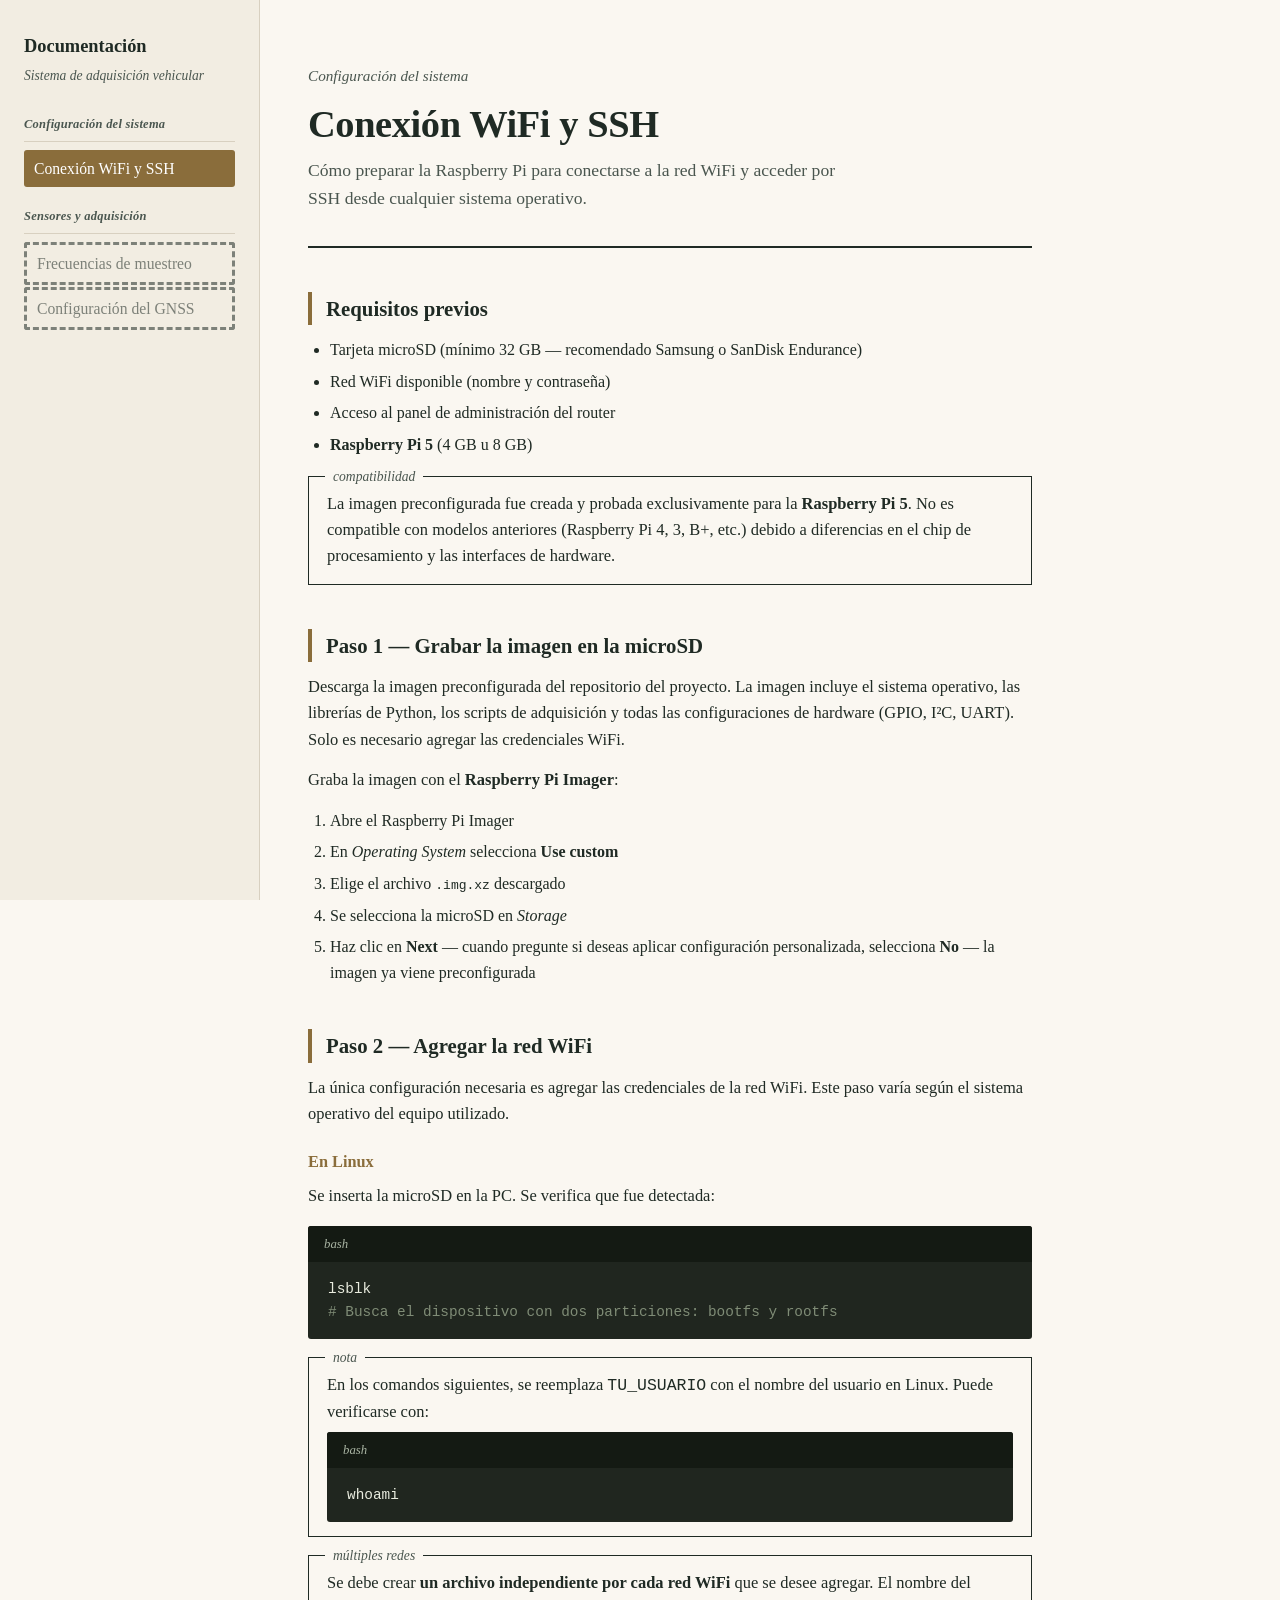
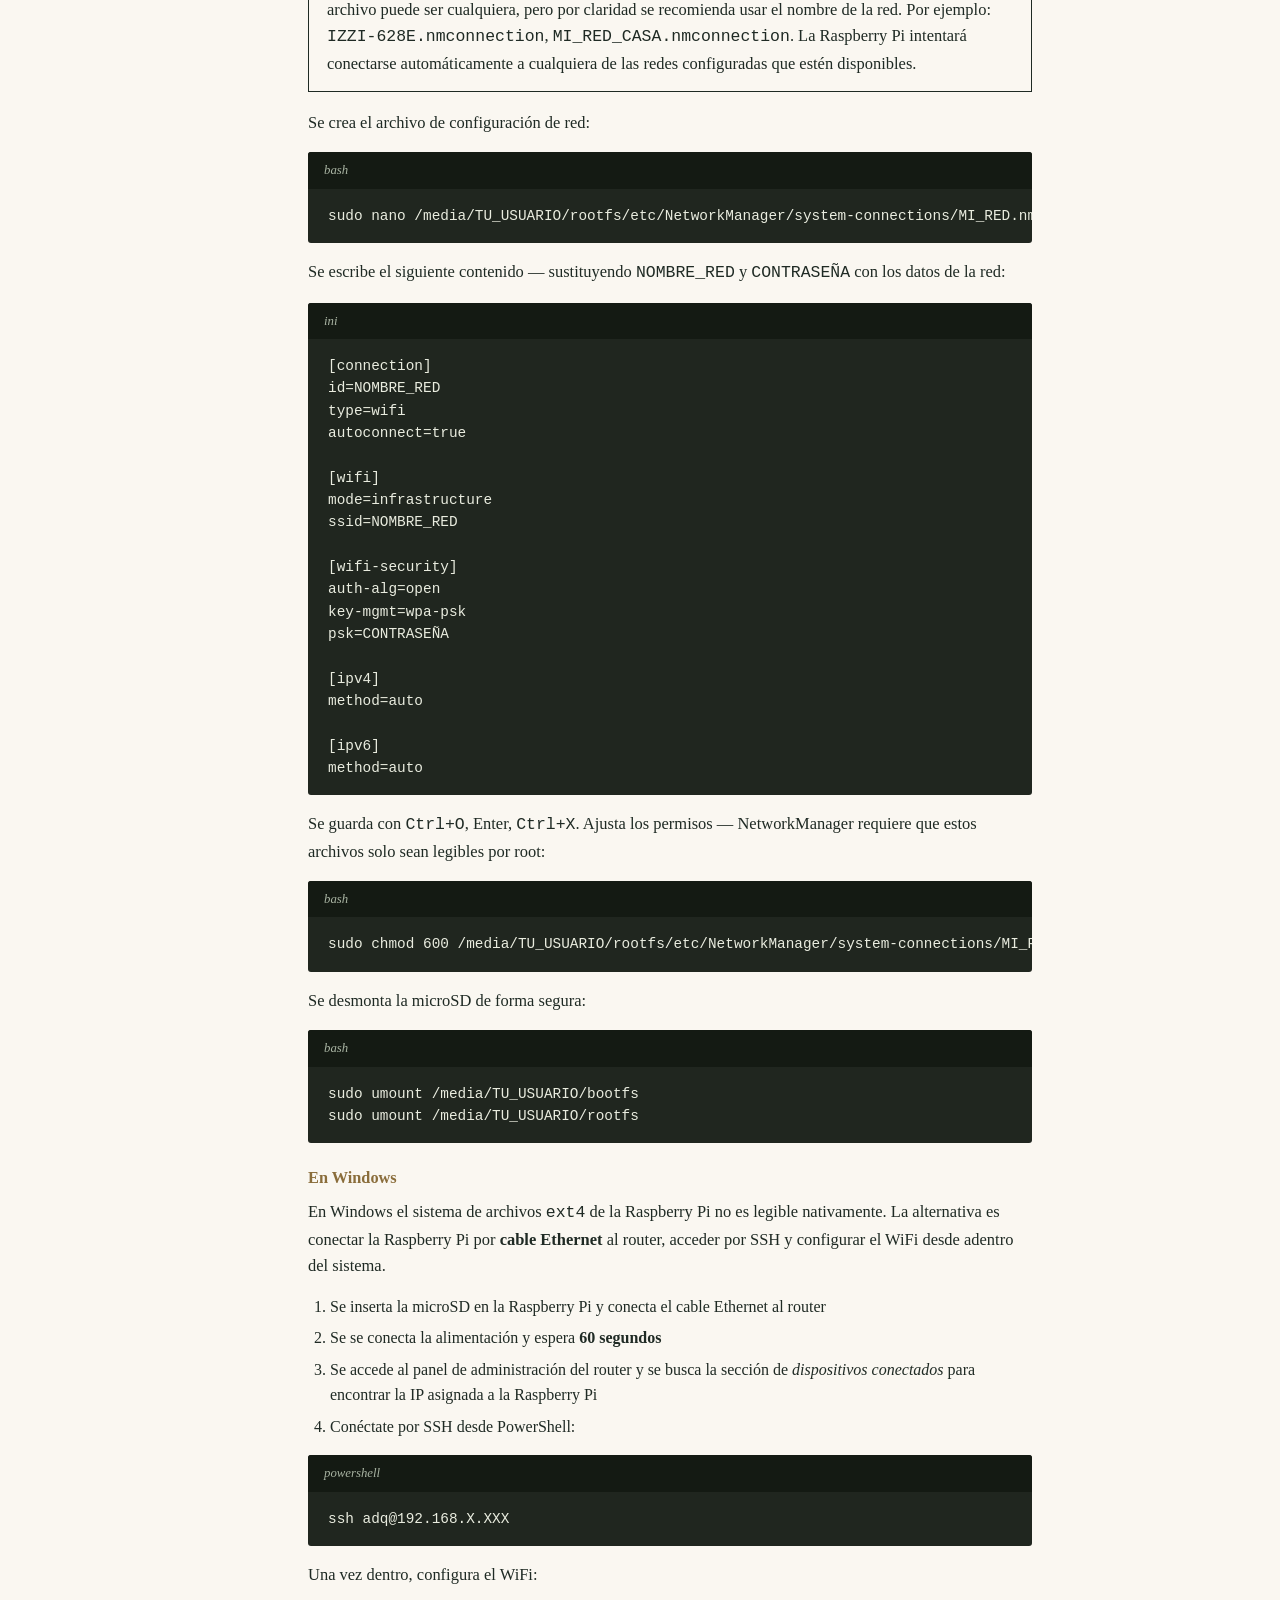
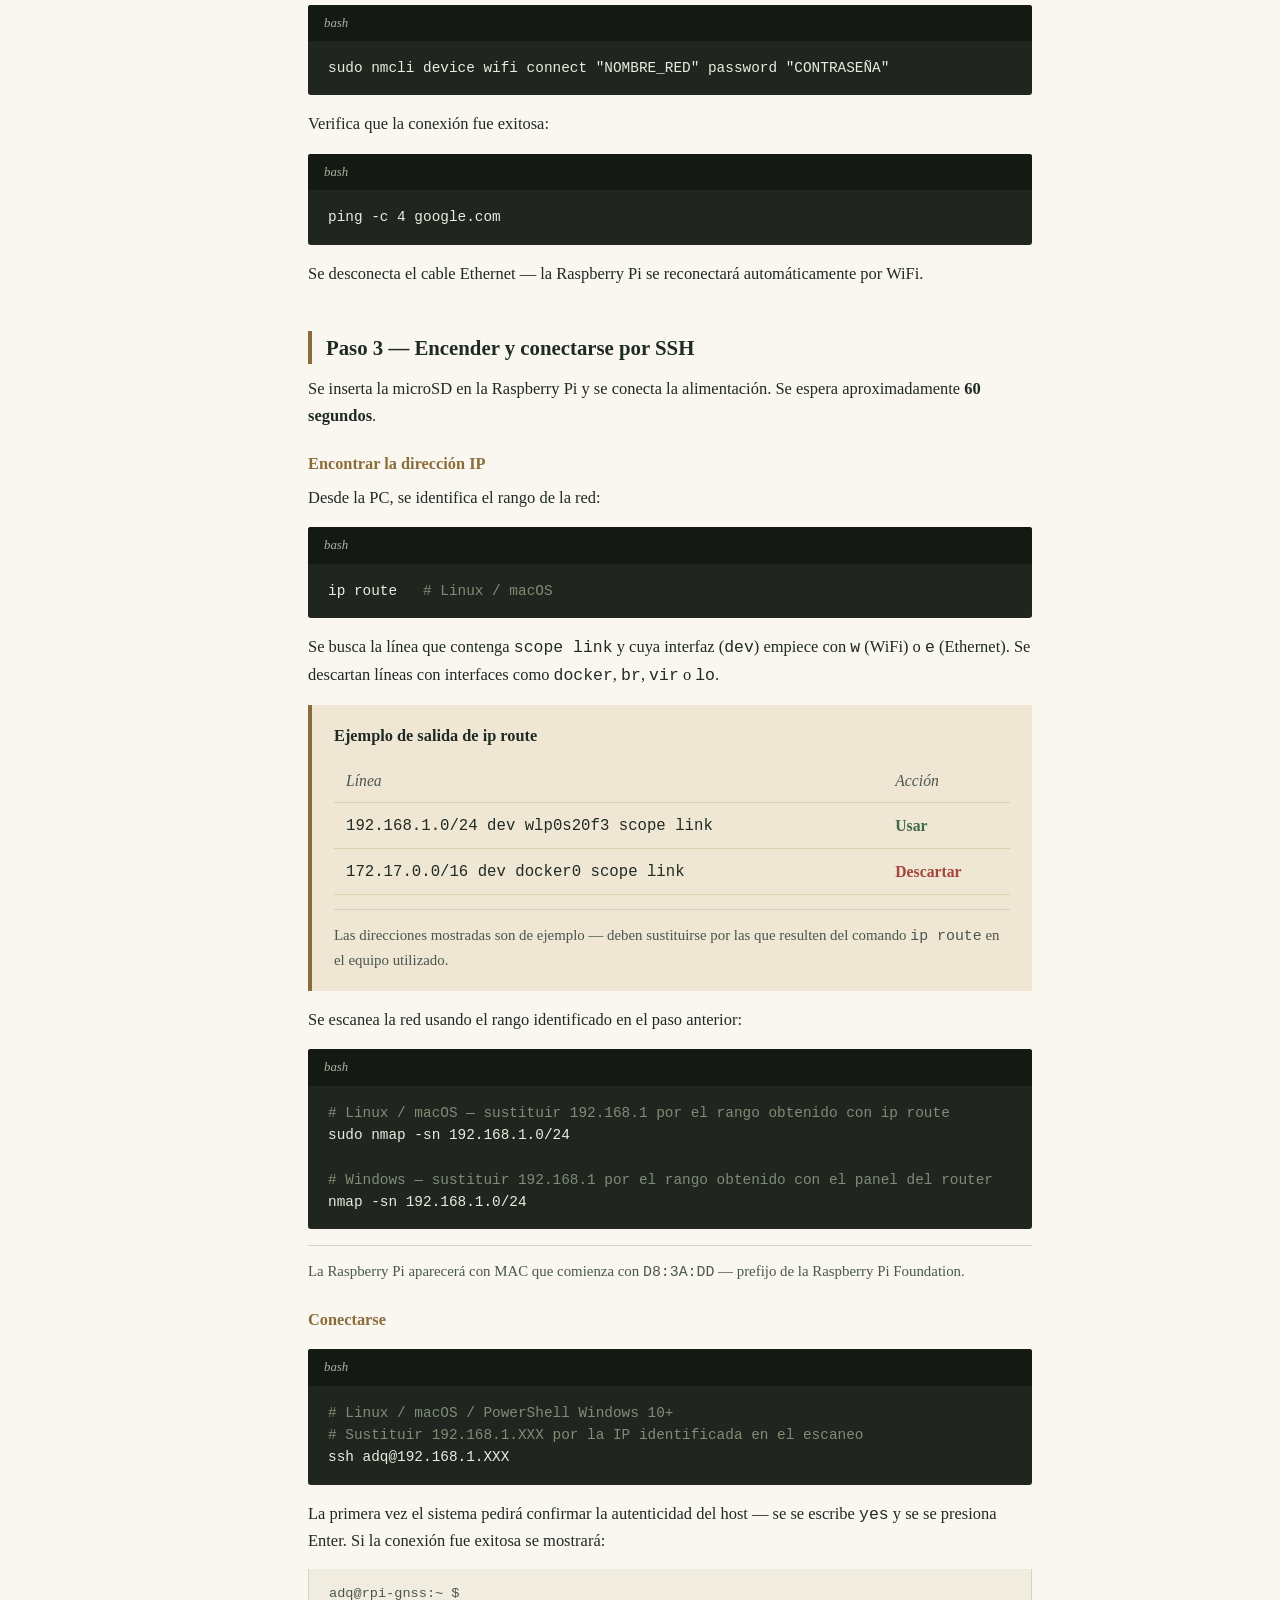
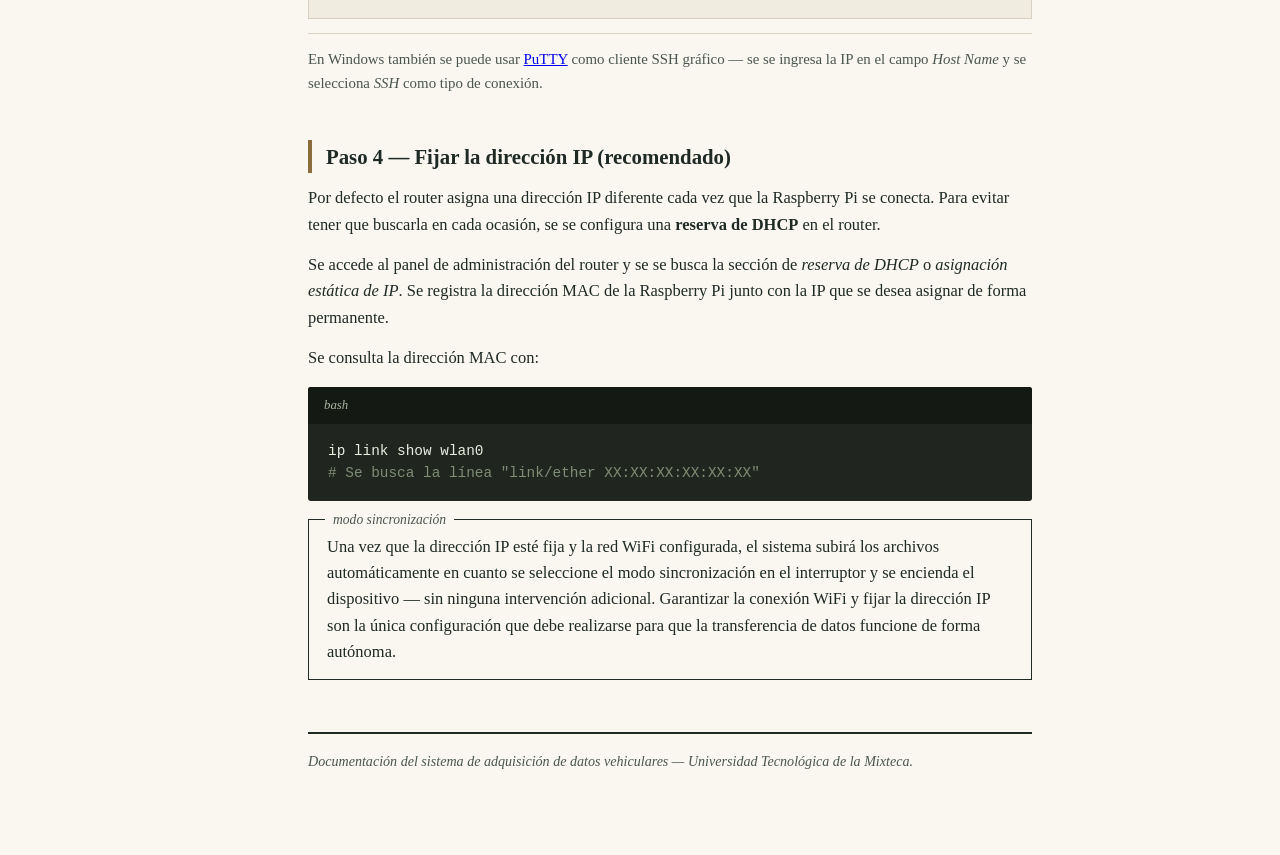
==== temas/conexion_wifi.html @ 30e9092e "Agregando primera versión de documentación html del proyecto" ====
<!DOCTYPE html>
<html lang="es">
<head>
<meta charset="UTF-8">
<meta name="viewport" content="width=device-width, initial-scale=1.0">
<title>Conexión WiFi y SSH · Documentación</title>
<link rel="stylesheet" href="../assets/style.css">
</head>
<body>
<div class="layout">

  <!-- ============ SIDEBAR ============ -->
  <aside class="sidebar">
    <div class="brand"><a href="../index.html" style="color:inherit;text-decoration:none;">Documentación</a></div>
    <div class="brand-sub">Sistema de adquisición vehicular</div>

    <nav>
      <h4>Configuración del sistema</h4>
      <ul>
        <li><a href="conexion_wifi.html" class="active">Conexión WiFi y SSH</a></li>
      </ul>

      <h4>Sensores y adquisición</h4>
      <ul>
        <li><a href="#" class="pending">Frecuencias de muestreo</a></li>
        <li><a href="#" class="pending">Configuración del GNSS</a></li>
      </ul>
    </nav>
  </aside>

  <!-- ============ CONTENIDO ============ -->
  <main class="content">

    <header class="page-header">
      <p class="kicker">Configuración del sistema</p>
      <h1>Conexión WiFi y SSH</h1>
      <p class="lede">Cómo preparar la Raspberry Pi para conectarse a la red WiFi y acceder por SSH desde cualquier sistema operativo.</p>
    </header>

    <section>
      <h2>Requisitos previos</h2>
      <ul>
        <li>Tarjeta microSD (mínimo 32 GB — recomendado Samsung o SanDisk Endurance)</li>
        <li>Red WiFi disponible (nombre y contraseña)</li>
        <li>Acceso al panel de administración del router</li>
        <li><strong>Raspberry Pi 5</strong> (4 GB u 8 GB)</li>
      </ul>
      <div class="callout">
        <span class="tag">compatibilidad</span>
        <p style="margin-bottom:0;">La imagen preconfigurada fue creada y probada exclusivamente para la <strong>Raspberry Pi 5</strong>. No es compatible con modelos anteriores (Raspberry Pi 4, 3, B+, etc.) debido a diferencias en el chip de procesamiento y las interfaces de hardware.</p>
      </div>
    </section>

    <section>
      <h2>Paso 1 — Grabar la imagen en la microSD</h2>
      <p>Descarga la imagen preconfigurada del repositorio del proyecto. La imagen incluye el sistema operativo, las librerías de Python, los scripts de adquisición y todas las configuraciones de hardware (GPIO, I²C, UART). Solo es necesario agregar las credenciales WiFi.</p>
      <p>Graba la imagen con el <strong>Raspberry Pi Imager</strong>:</p>
      <ol>
        <li>Abre el Raspberry Pi Imager</li>
        <li>En <em>Operating System</em> selecciona <strong>Use custom</strong></li>
        <li>Elige el archivo <code>.img.xz</code> descargado</li>
        <li>Se selecciona la microSD en <em>Storage</em></li>
        <li>Haz clic en <strong>Next</strong> — cuando pregunte si deseas aplicar configuración personalizada, selecciona <strong>No</strong> — la imagen ya viene preconfigurada</li>
      </ol>
    </section>

    <section>
      <h2>Paso 2 — Agregar la red WiFi</h2>
      <p>La única configuración necesaria es agregar las credenciales de la red WiFi. Este paso varía según el sistema operativo del equipo utilizado.</p>

      <h3>En Linux</h3>
      <p>Se inserta la microSD en la PC. Se verifica que fue detectada:</p>
      <div class="code-block">
        <div class="code-label">bash</div>
        <pre><code>lsblk
<span class="cm"># Busca el dispositivo con dos particiones: bootfs y rootfs</span></code></pre>
      </div>

      <div class="callout">
        <span class="tag">nota</span>
        <p style="margin-bottom:6px;">En los comandos siguientes, se reemplaza <code>TU_USUARIO</code> con el nombre del usuario en Linux. Puede verificarse con:</p>
        <div class="code-block" style="margin:0;">
          <div class="code-label">bash</div>
          <pre><code>whoami</code></pre>
        </div>
      </div>

      <div class="callout">
        <span class="tag">múltiples redes</span>
        <p style="margin-bottom:0;">Se debe crear <strong>un archivo independiente por cada red WiFi</strong> que se desee agregar. El nombre del archivo puede ser cualquiera, pero por claridad se recomienda usar el nombre de la red. Por ejemplo: <code>IZZI-628E.nmconnection</code>, <code>MI_RED_CASA.nmconnection</code>. La Raspberry Pi intentará conectarse automáticamente a cualquiera de las redes configuradas que estén disponibles.</p>
      </div>

      <p>Se crea el archivo de configuración de red:</p>
      <div class="code-block">
        <div class="code-label">bash</div>
        <pre><code>sudo nano /media/TU_USUARIO/rootfs/etc/NetworkManager/system-connections/MI_RED.nmconnection</code></pre>
      </div>

      <p>Se escribe el siguiente contenido — sustituyendo <code>NOMBRE_RED</code> y <code>CONTRASEÑA</code> con los datos de la red:</p>
      <div class="code-block">
        <div class="code-label">ini</div>
        <pre><code>[connection]
id=NOMBRE_RED
type=wifi
autoconnect=true

[wifi]
mode=infrastructure
ssid=NOMBRE_RED

[wifi-security]
auth-alg=open
key-mgmt=wpa-psk
psk=CONTRASEÑA

[ipv4]
method=auto

[ipv6]
method=auto</code></pre>
      </div>

      <p>Se guarda con <kbd>Ctrl+O</kbd>, Enter, <kbd>Ctrl+X</kbd>. Ajusta los permisos — NetworkManager requiere que estos archivos solo sean legibles por root:</p>
      <div class="code-block">
        <div class="code-label">bash</div>
        <pre><code>sudo chmod 600 /media/TU_USUARIO/rootfs/etc/NetworkManager/system-connections/MI_RED.nmconnection</code></pre>
      </div>

      <p>Se desmonta la microSD de forma segura:</p>
      <div class="code-block">
        <div class="code-label">bash</div>
        <pre><code>sudo umount /media/TU_USUARIO/bootfs
sudo umount /media/TU_USUARIO/rootfs</code></pre>
      </div>

      <h3>En Windows</h3>
      <p>En Windows el sistema de archivos <code>ext4</code> de la Raspberry Pi no es legible nativamente. La alternativa es conectar la Raspberry Pi por <strong>cable Ethernet</strong> al router, acceder por SSH y configurar el WiFi desde adentro del sistema.</p>
      <ol>
        <li>Se inserta la microSD en la Raspberry Pi y conecta el cable Ethernet al router</li>
        <li>Se se conecta la alimentación y espera <strong>60 segundos</strong></li>
        <li>Se accede al panel de administración del router y se busca la sección de <em>dispositivos conectados</em> para encontrar la IP asignada a la Raspberry Pi</li>
        <li>Conéctate por SSH desde PowerShell:</li>
      </ol>
      <div class="code-block">
        <div class="code-label">powershell</div>
        <pre><code>ssh adq@192.168.X.XXX</code></pre>
      </div>
      <p>Una vez dentro, configura el WiFi:</p>
      <div class="code-block">
        <div class="code-label">bash</div>
        <pre><code>sudo nmcli device wifi connect "NOMBRE_RED" password "CONTRASEÑA"</code></pre>
      </div>
      <p>Verifica que la conexión fue exitosa:</p>
      <div class="code-block">
        <div class="code-label">bash</div>
        <pre><code>ping -c 4 google.com</code></pre>
      </div>
      <p>Se desconecta el cable Ethernet — la Raspberry Pi se reconectará automáticamente por WiFi.</p>
    </section>

    <section>
      <h2>Paso 3 — Encender y conectarse por SSH</h2>
      <p>Se inserta la microSD en la Raspberry Pi y se conecta la alimentación. Se espera aproximadamente <strong>60 segundos</strong>.</p>

      <h3>Encontrar la dirección IP</h3>
      <p>Desde la PC, se identifica el rango de la red:</p>
      <div class="code-block">
        <div class="code-label">bash</div>
        <pre><code>ip route   <span class="cm"># Linux / macOS</span></code></pre>
      </div>
      <p>Se busca la línea que contenga <code>scope link</code> y cuya interfaz (<code>dev</code>) empiece con <code>w</code> (WiFi) o <code>e</code> (Ethernet). Se descartan líneas con interfaces como <code>docker</code>, <code>br</code>, <code>vir</code> o <code>lo</code>.</p>

      <div class="example">
        <h3>Ejemplo de salida de ip route</h3>
        <table>
          <tr><th>Línea</th><th>Acción</th></tr>
          <tr>
            <td><code>192.168.1.0/24 dev wlp0s20f3 scope link</code></td>
            <td style="color:var(--pos);font-weight:600;">Usar</td>
          </tr>
          <tr>
            <td><code>172.17.0.0/16 dev docker0 scope link</code></td>
            <td style="color:var(--neg);font-weight:600;">Descartar</td>
          </tr>
        </table>
        <p style="margin-bottom:0;" class="note">Las direcciones mostradas son de ejemplo — deben sustituirse por las que resulten del comando <code>ip route</code> en el equipo utilizado.</p>
      </div>

      <p>Se escanea la red usando el rango identificado en el paso anterior:</p>
      <div class="code-block">
        <div class="code-label">bash</div>
        <pre><code><span class="cm"># Linux / macOS — sustituir 192.168.1 por el rango obtenido con ip route</span>
sudo nmap -sn 192.168.1.0/24

<span class="cm"># Windows — sustituir 192.168.1 por el rango obtenido con el panel del router</span>
nmap -sn 192.168.1.0/24</code></pre>
      </div>
      <p class="note">La Raspberry Pi aparecerá con MAC que comienza con <code>D8:3A:DD</code> — prefijo de la Raspberry Pi Foundation.</p>

      <h3>Conectarse</h3>
      <div class="code-block">
        <div class="code-label">bash</div>
        <pre><code><span class="cm"># Linux / macOS / PowerShell Windows 10+</span>
<span class="cm"># Sustituir 192.168.1.XXX por la IP identificada en el escaneo</span>
ssh adq@192.168.1.XXX</code></pre>
      </div>
      <p>La primera vez el sistema pedirá confirmar la autenticidad del host — se se escribe <code>yes</code> y se se presiona Enter. Si la conexión fue exitosa se mostrará:</p>
      <div class="code-out">adq@rpi-gnss:~ $</div>
      <p class="note">En Windows también se puede usar <a href="https://www.putty.org" target="_blank">PuTTY</a> como cliente SSH gráfico — se se ingresa la IP en el campo <em>Host Name</em> y se selecciona <em>SSH</em> como tipo de conexión.</p>
    </section>

    <section>
      <h2>Paso 4 — Fijar la dirección IP (recomendado)</h2>
      <p>Por defecto el router asigna una dirección IP diferente cada vez que la Raspberry Pi se conecta. Para evitar tener que buscarla en cada ocasión, se se configura una <strong>reserva de DHCP</strong> en el router.</p>
      <p>Se accede al panel de administración del router y se se busca la sección de <em>reserva de DHCP</em> o <em>asignación estática de IP</em>. Se registra la dirección MAC de la Raspberry Pi junto con la IP que se desea asignar de forma permanente.</p>
      <p>Se consulta la dirección MAC con:</p>
      <div class="code-block">
        <div class="code-label">bash</div>
        <pre><code>ip link show wlan0
<span class="cm"># Se busca la línea "link/ether XX:XX:XX:XX:XX:XX"</span></code></pre>
      </div>
      <div class="callout">
        <span class="tag">modo sincronización</span>
        <p style="margin-bottom:0;">Una vez que la dirección IP esté fija y la red WiFi configurada, el sistema subirá los archivos automáticamente en cuanto se seleccione el modo sincronización en el interruptor y se encienda el dispositivo — sin ninguna intervención adicional. Garantizar la conexión WiFi y fijar la dirección IP son la única configuración que debe realizarse para que la transferencia de datos funcione de forma autónoma.</p>
      </div>
    </section>

    <footer class="page-footer">
      Documentación del sistema de adquisición de datos vehiculares — Universidad Tecnológica de la Mixteca.
    </footer>

  </main>

</div>
</body>
</html>
---- assets/style.css ----
:root{
  --paper:#faf7f1;
  --ink:#1f2a24;
  --ink-soft:#4a564f;
  --rule:#d8d0c0;
  --accent:#8a6d3b;
  --accent-soft:#efe6d4;
  --formula-bg:#f1ece0;
  --pos:#3f6b4a;
  --neg:#a4443a;
  --sidebar-w:260px;
}
*{box-sizing:border-box;}
html,body{margin:0;padding:0;}
body{
  background:var(--paper);
  color:var(--ink);
  font-family:"Iowan Old Style","Palatino Linotype",Palatino,Georgia,serif;
  line-height:1.6;
}

/* ---------- Layout general: sidebar + contenido ---------- */
.layout{
  display:flex;
  min-height:100vh;
}

.sidebar{
  width:var(--sidebar-w);
  flex-shrink:0;
  background:#f2ede2;
  border-right:1px solid var(--rule);
  padding:32px 24px;
  position:sticky;
  top:0;
  height:100vh;
  overflow-y:auto;
}
.sidebar .brand{
  font-size:1.15rem;
  font-weight:600;
  margin-bottom:4px;
}
.sidebar .brand-sub{
  font-size:0.85rem;
  font-style:italic;
  color:var(--ink-soft);
  margin-bottom:28px;
}
.sidebar nav h4{
  font-size:0.78rem;
  text-transform:none;
  letter-spacing:0.02em;
  color:var(--ink-soft);
  font-style:italic;
  margin:20px 0 8px 0;
  border-bottom:1px solid var(--rule);
  padding-bottom:6px;
}
.sidebar nav ul{
  list-style:none;
  margin:0 0 4px 0;
  padding:0;
}
.sidebar nav li{margin-bottom:2px;}
.sidebar nav a{
  display:block;
  padding:6px 10px;
  border-radius:3px;
  color:var(--ink);
  text-decoration:none;
  font-size:0.98rem;
}
.sidebar nav a:hover{
  background:var(--accent-soft);
}
.sidebar nav a.active{
  background:var(--accent);
  color:#fff;
}

.content{
  flex:1;
  padding:64px 48px 96px;
  max-width:820px;
}

@media (max-width:800px){
  .layout{flex-direction:column;}
  .sidebar{
    width:100%;
    height:auto;
    position:relative;
    border-right:none;
    border-bottom:1px solid var(--rule);
  }
  .content{padding:36px 24px 64px;}
}

/* ---------- Estilos de contenido (compartidos entre temas) ---------- */
header.page-header{
  border-bottom:2px solid var(--ink);
  padding-bottom:20px;
  margin-bottom:40px;
}
header.page-header .kicker{
  font-style:italic;
  color:var(--ink-soft);
  font-size:0.95rem;
  margin:0 0 6px 0;
}
h1{font-size:2.4rem;margin:0;letter-spacing:-0.01em;}
h2{
  font-size:1.3rem;
  margin:44px 0 12px 0;
  border-left:4px solid var(--accent);
  padding-left:14px;
}
h3{font-size:1.02rem;margin:22px 0 8px 0;color:var(--accent);}
p{margin:0 0 14px 0;font-size:1.03rem;}
.lede{font-size:1.1rem;color:var(--ink-soft);max-width:60ch;}

.formula{
  background:var(--formula-bg);
  border:1px solid var(--rule);
  border-radius:2px;
  padding:20px 24px;
  margin:16px 0;
  font-family:"Cambria Math","Georgia",serif;
  font-size:1.2rem;
  text-align:center;
  overflow-x:auto;
}
.formula .label{
  display:block;
  font-family:"Iowan Old Style",Georgia,serif;
  font-style:italic;
  font-size:0.82rem;
  color:var(--ink-soft);
  text-align:left;
  margin-bottom:8px;
}
sup{font-size:0.7em;}
.frac{display:inline-block;vertical-align:middle;text-align:center;}
.frac > span{display:block;padding:0 6px;}
.frac .num{border-bottom:1.5px solid var(--ink);padding-bottom:3px;}
.frac .den{padding-top:3px;}

table{width:100%;border-collapse:collapse;margin:16px 0 8px 0;font-size:0.98rem;}
th,td{text-align:left;padding:9px 12px;border-bottom:1px solid var(--rule);}
th{font-style:italic;color:var(--ink-soft);font-weight:normal;border-bottom:2px solid var(--ink);}
.sign-pos{color:var(--pos);font-weight:600;}
.sign-neg{color:var(--neg);font-weight:600;}

.example{
  background:var(--accent-soft);
  border-left:4px solid var(--accent);
  padding:18px 22px;
  margin:16px 0;
}
.example h3{margin-top:0;color:var(--ink);}
.example table{margin-top:10px;}
.example th,.example td{border-bottom:1px solid #ddd0af;}

ul, ol{margin:0 0 14px 0;padding-left:22px;}
li{margin-bottom:6px;}

.note{
  font-size:0.93rem;
  color:var(--ink-soft);
  border-top:1px solid var(--rule);
  padding-top:14px;
  margin-top:14px;
}

.callout{
  border:1px solid var(--ink);
  padding:14px 18px;
  margin:18px 0;
  position:relative;
}
.callout .tag{
  position:absolute;
  top:-11px;
  left:16px;
  background:var(--paper);
  padding:0 8px;
  font-style:italic;
  font-size:0.85rem;
  color:var(--ink-soft);
}

.page-footer{
  margin-top:52px;
  padding-top:16px;
  border-top:2px solid var(--ink);
  font-size:0.88rem;
  color:var(--ink-soft);
  font-style:italic;
}

.topic-grid{
  display:grid;
  grid-template-columns:1fr 1fr;
  gap:16px;
  margin-top:24px;
}
.topic-card{
  display:block;
  border:1px solid var(--rule);
  padding:18px 20px;
  text-decoration:none;
  color:var(--ink);
  background:#fff;
}
.topic-card:hover{border-color:var(--accent);}
.topic-card .topic-title{font-size:1.05rem;font-weight:600;margin-bottom:4px;}
.topic-card .topic-desc{font-size:0.9rem;color:var(--ink-soft);font-style:italic;}
.pending{
  opacity:0.55;
  border-style:dashed;
}

/* ---------- Bloques de código ---------- */
.code-block{
  background:#20261f;
  border-radius:3px;
  margin:16px 0;
  overflow:hidden;
  font-family:"SF Mono","Fira Code",Consolas,Menlo,monospace;
  font-size:0.9rem;
}
.code-block .code-label{
  background:#141a13;
  color:#a8b3a2;
  font-family:"Iowan Old Style",Georgia,serif;
  font-style:italic;
  font-size:0.8rem;
  padding:8px 16px;
}
.code-block pre{
  margin:0;
  padding:16px 20px;
  overflow-x:auto;
  color:#e9ecdf;
  line-height:1.55;
}
.code-block code{background:none;padding:0;}
.code-block .cm{color:#7f8c76;}
.code-block .kw{color:#e0a458;}
.code-block .fn{color:#9fc6e0;}
.code-block .st{color:#c3d69b;}
.code-block .nb{color:#d9a5a0;}

.code-out{
  background:#f1ece0;
  border:1px solid var(--rule);
  border-top:none;
  font-family:"SF Mono","Fira Code",Consolas,Menlo,monospace;
  font-size:0.85rem;
  padding:14px 20px;
  white-space:pre;
  overflow-x:auto;
  color:var(--ink-soft);
}
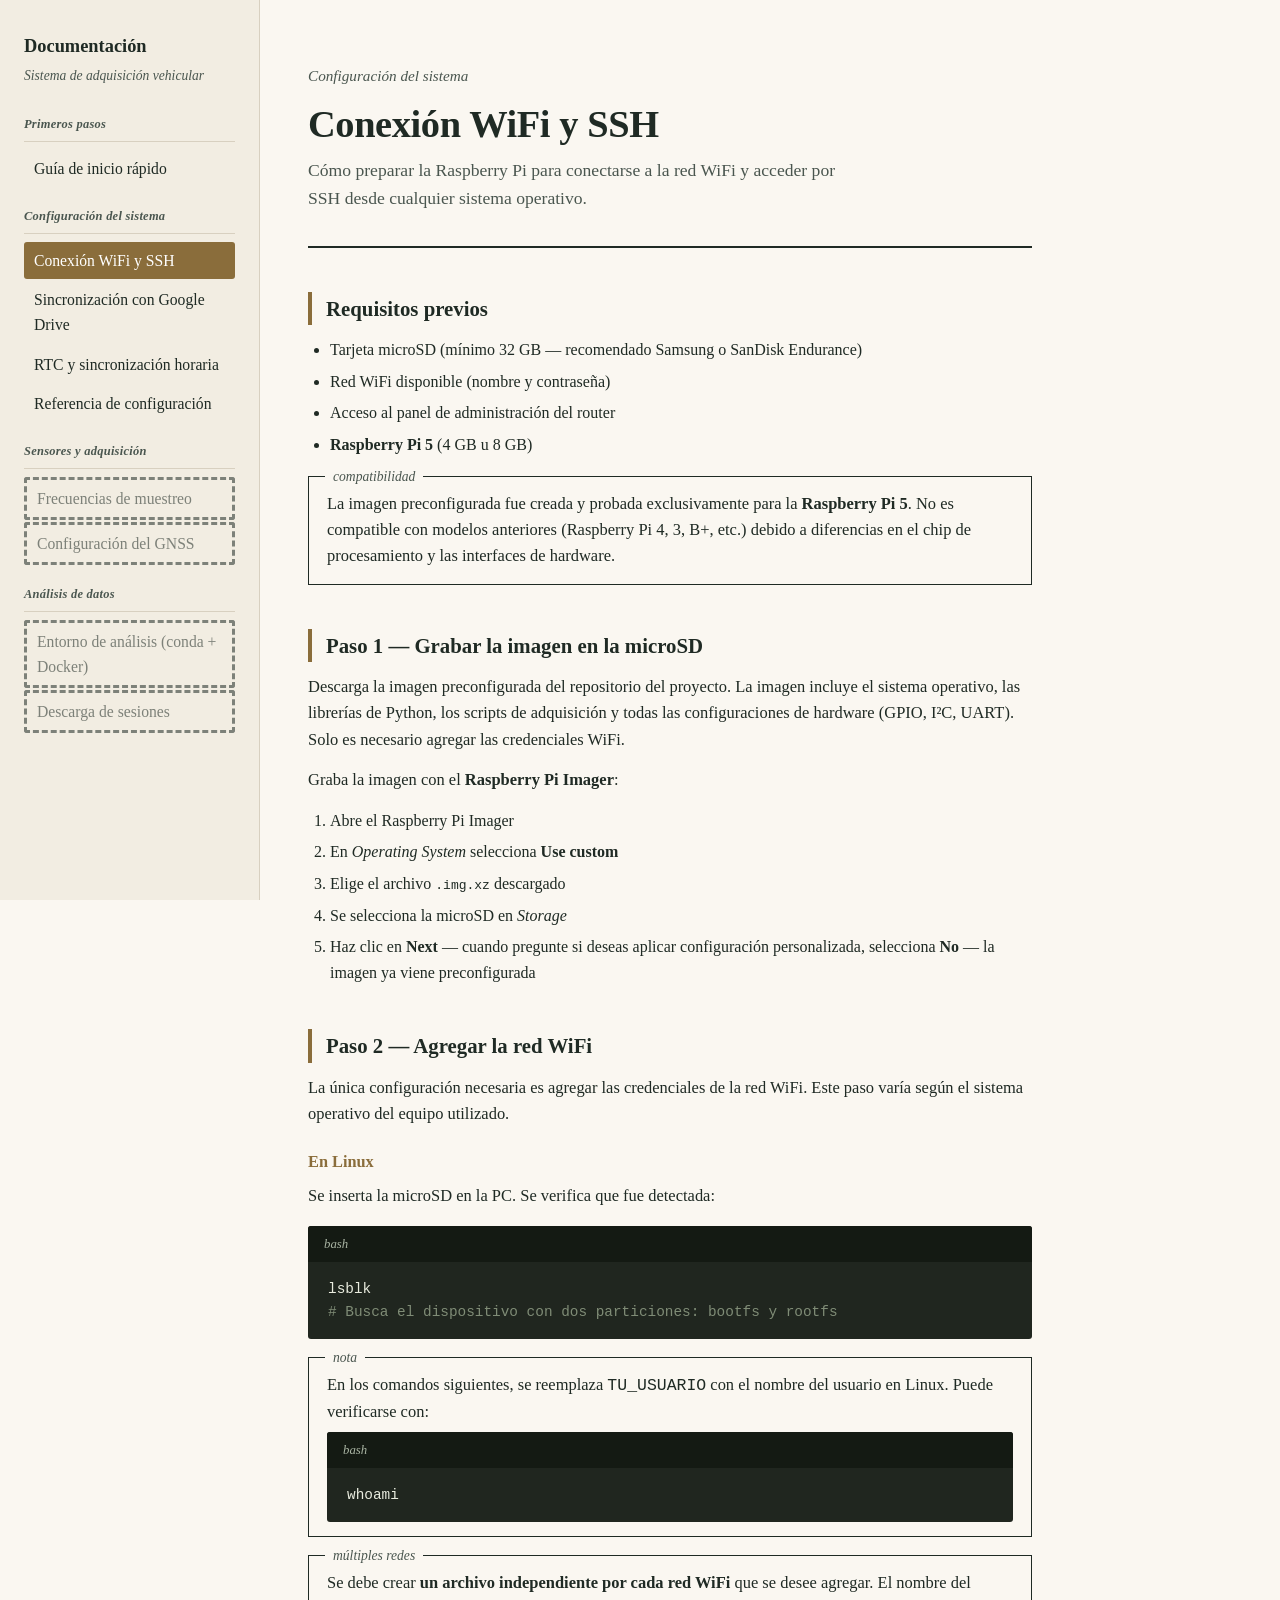
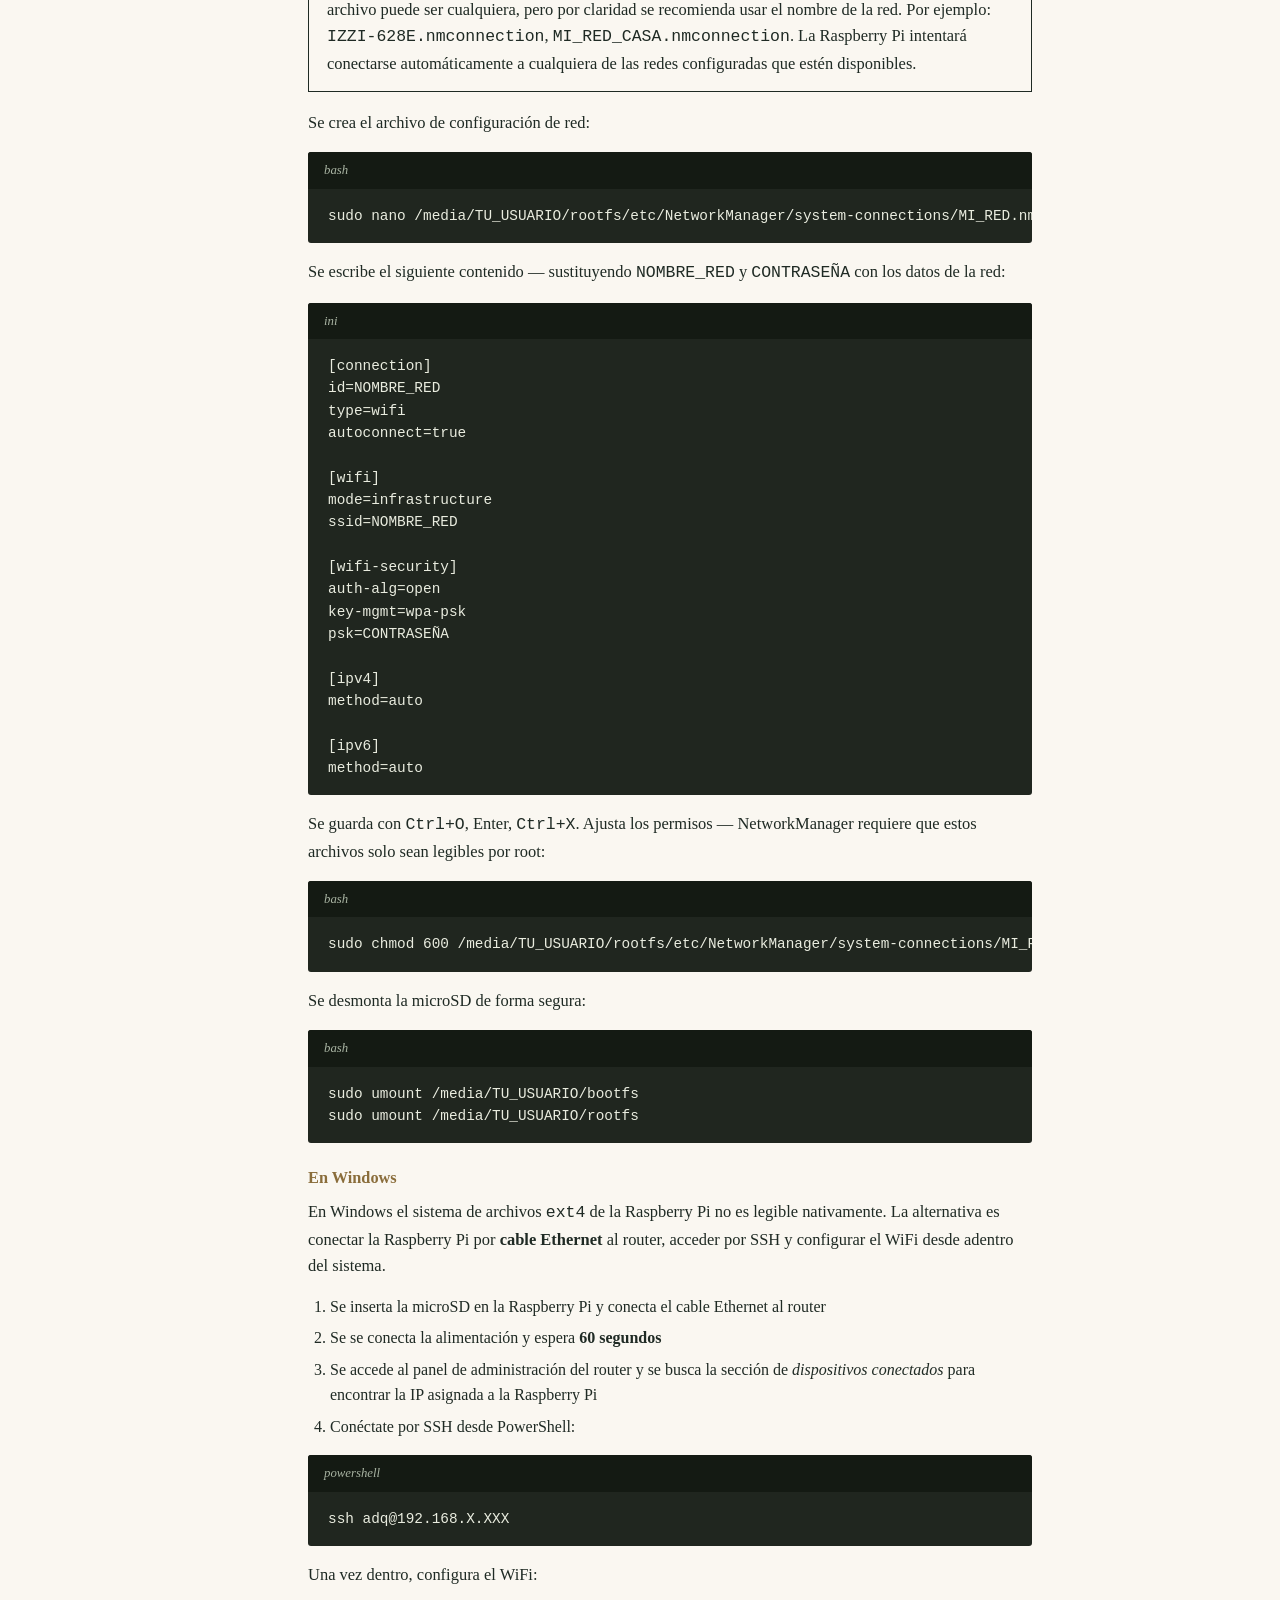
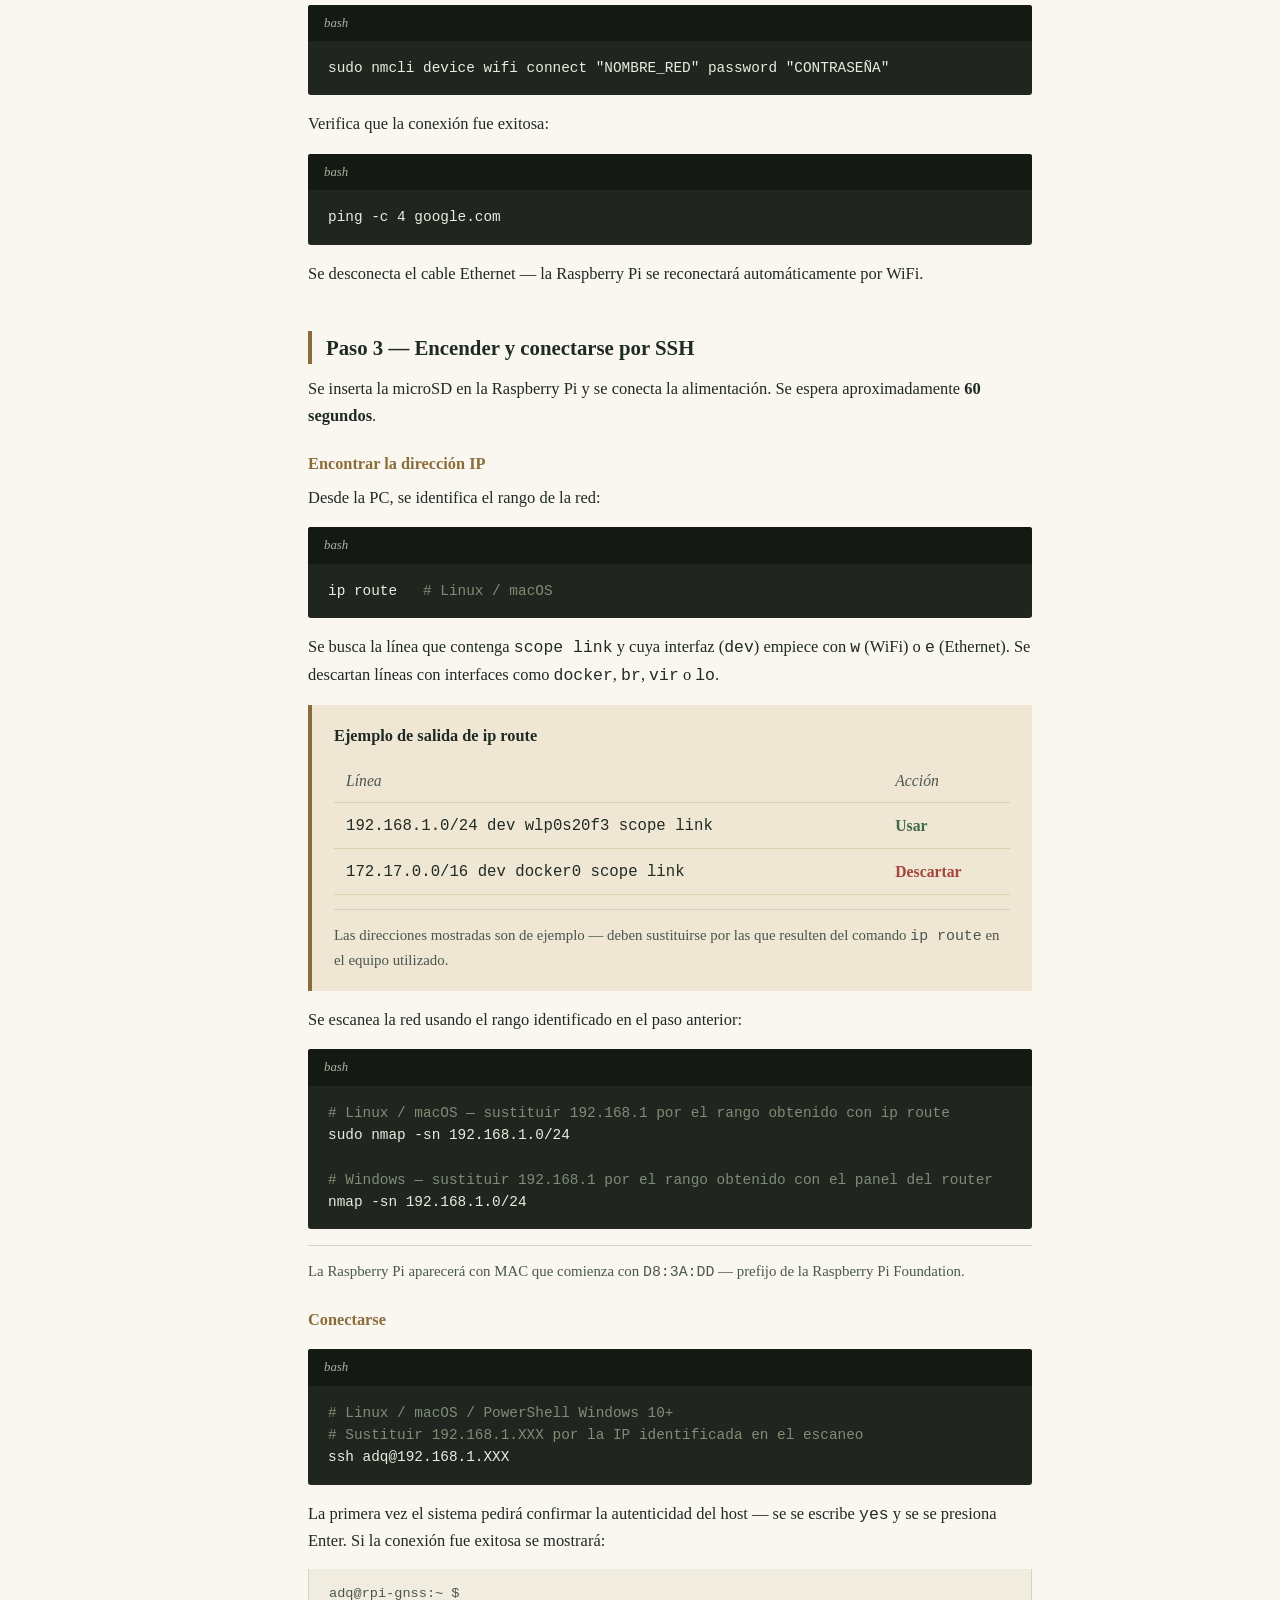
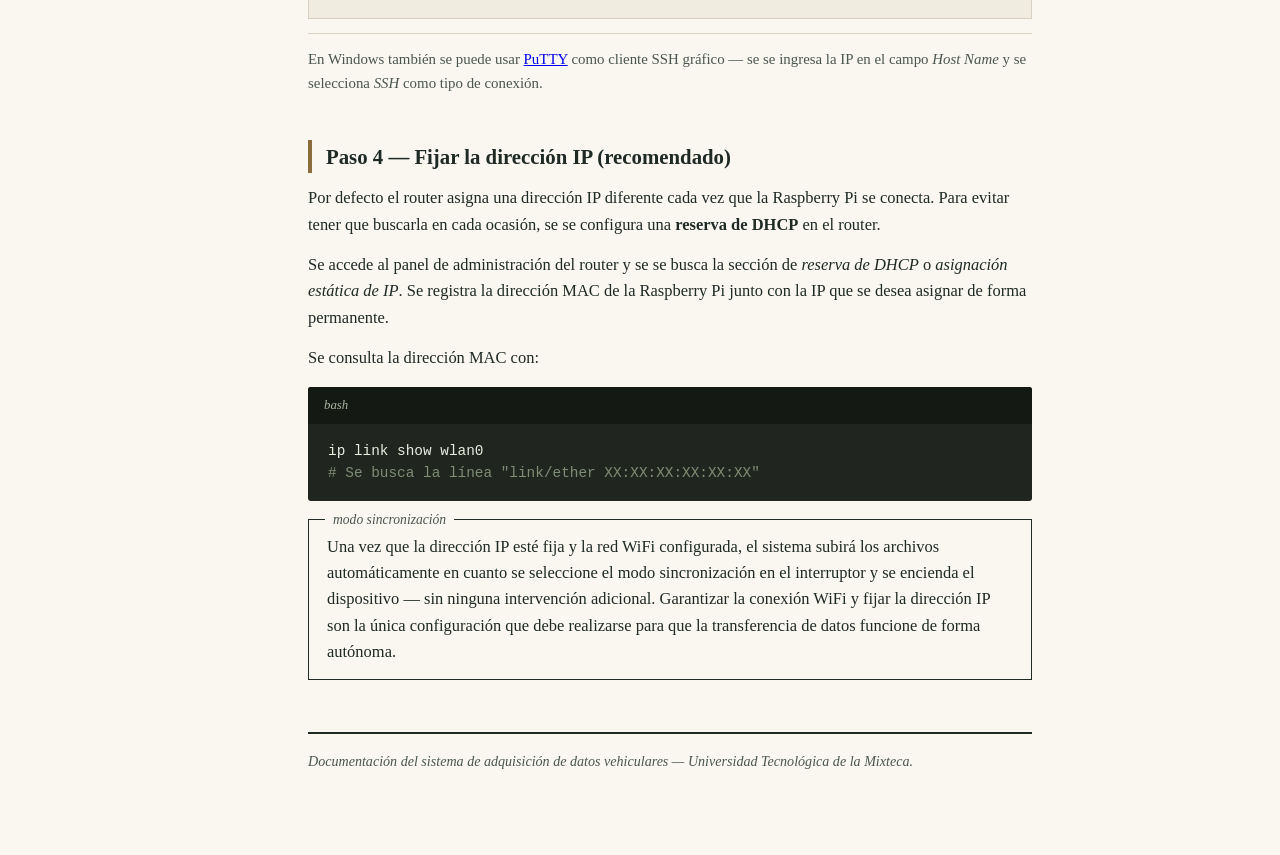
==== commit 725b2ade: "Agrega RTC, sección análisis y unifica sidebars - Nueva página: temas/rtc_sincronizacion.html   Docu" ====
--- a/temas/conexion_wifi.html
+++ b/temas/conexion_wifi.html
@@ -15,15 +15,29 @@
     <div class="brand-sub">Sistema de adquisición vehicular</div>
 
     <nav>
+      <h4>Primeros pasos</h4>
+      <ul>
+        <li><a href="inicio_rapido.html">Guía de inicio rápido</a></li>
+      </ul>
+
       <h4>Configuración del sistema</h4>
       <ul>
         <li><a href="conexion_wifi.html" class="active">Conexión WiFi y SSH</a></li>
+        <li><a href="sincronizacion_drive.html">Sincronización con Google Drive</a></li>
+        <li><a href="rtc_sincronizacion.html">RTC y sincronización horaria</a></li>
+        <li><a href="referencia_configuracion.html">Referencia de configuración</a></li>
       </ul>
 
       <h4>Sensores y adquisición</h4>
       <ul>
         <li><a href="#" class="pending">Frecuencias de muestreo</a></li>
         <li><a href="#" class="pending">Configuración del GNSS</a></li>
+      </ul>
+
+      <h4>Análisis de datos</h4>
+      <ul>
+        <li><a href="#" class="pending">Entorno de análisis (conda + Docker)</a></li>
+        <li><a href="#" class="pending">Descarga de sesiones</a></li>
       </ul>
     </nav>
   </aside>
--- a/assets/style.css
+++ b/assets/style.css
@@ -190,6 +190,19 @@
   color:var(--ink-soft);
 }
 
+.callout-warn{
+  border-color:var(--neg);
+}
+.callout-warn .tag{
+  color:var(--neg);
+}
+.callout-ok{
+  border-color:var(--pos);
+}
+.callout-ok .tag{
+  color:var(--pos);
+}
+
 .page-footer{
   margin-top:52px;
   padding-top:16px;
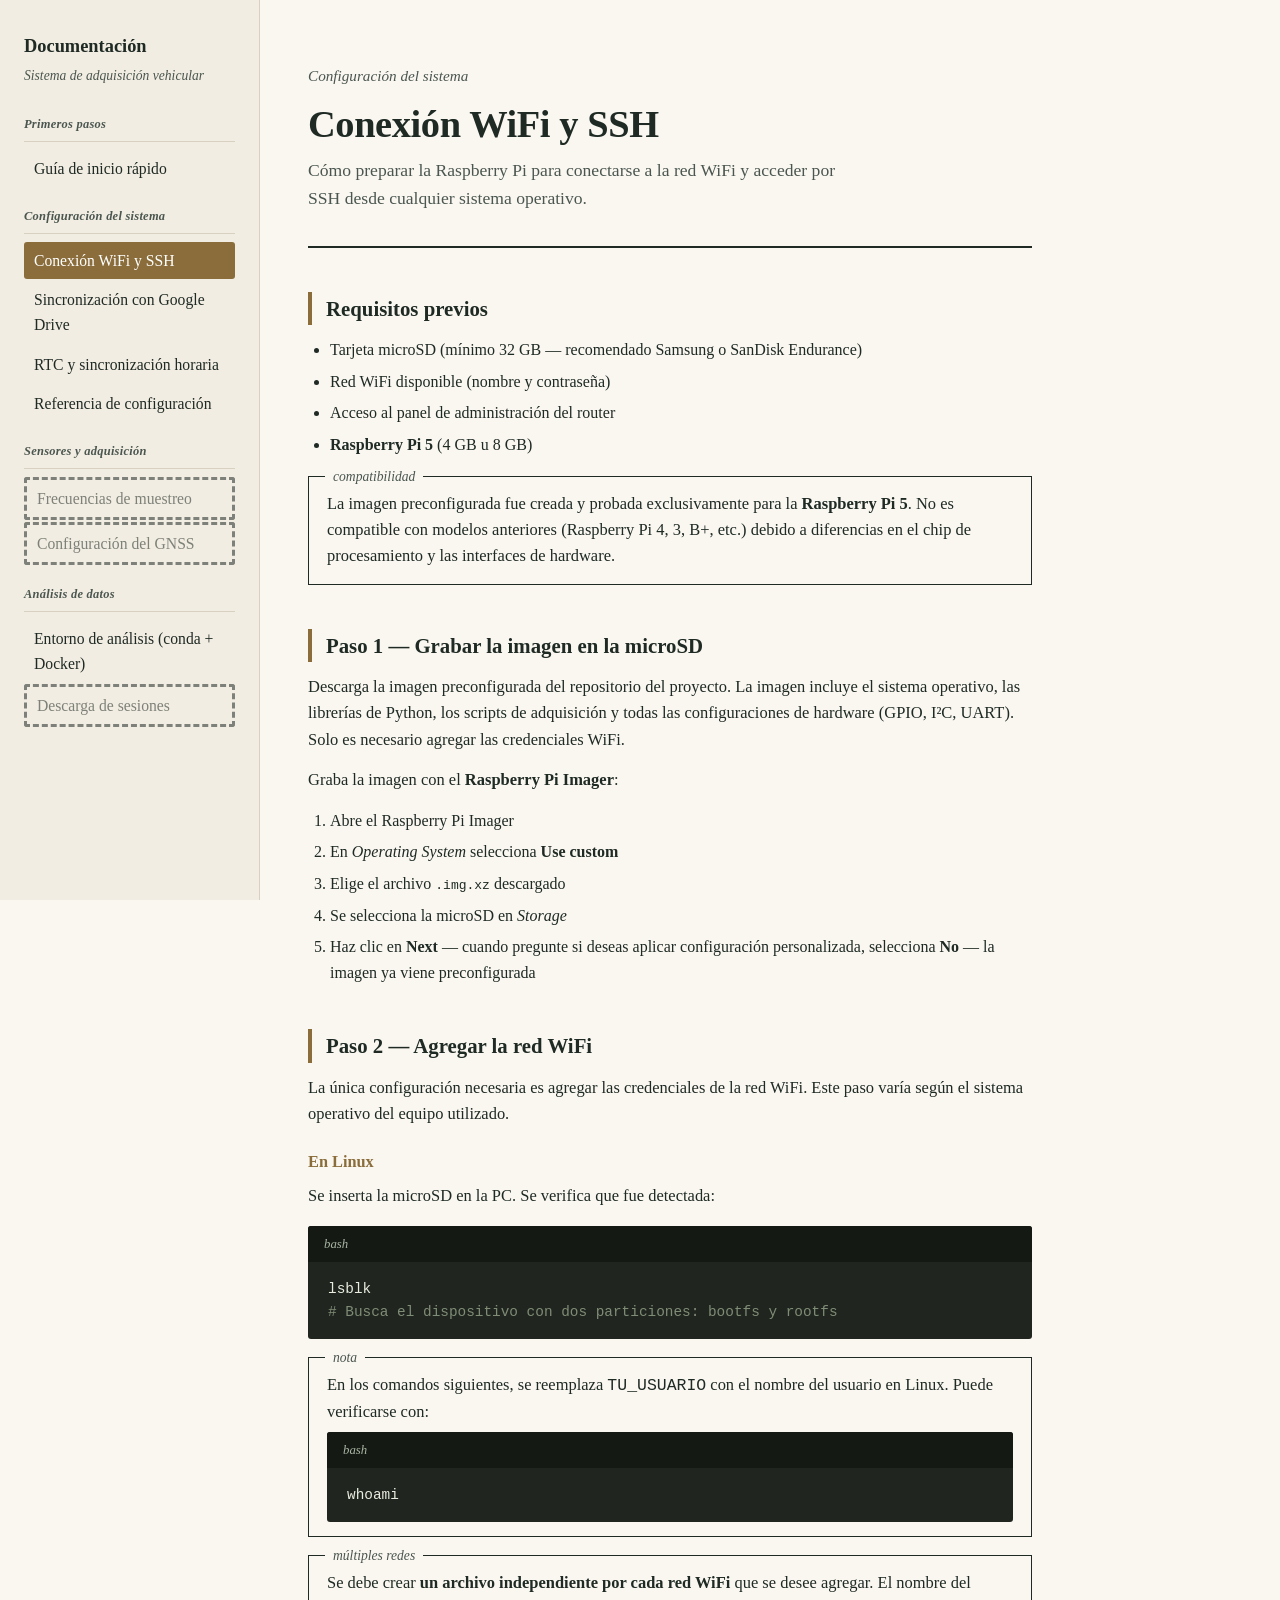
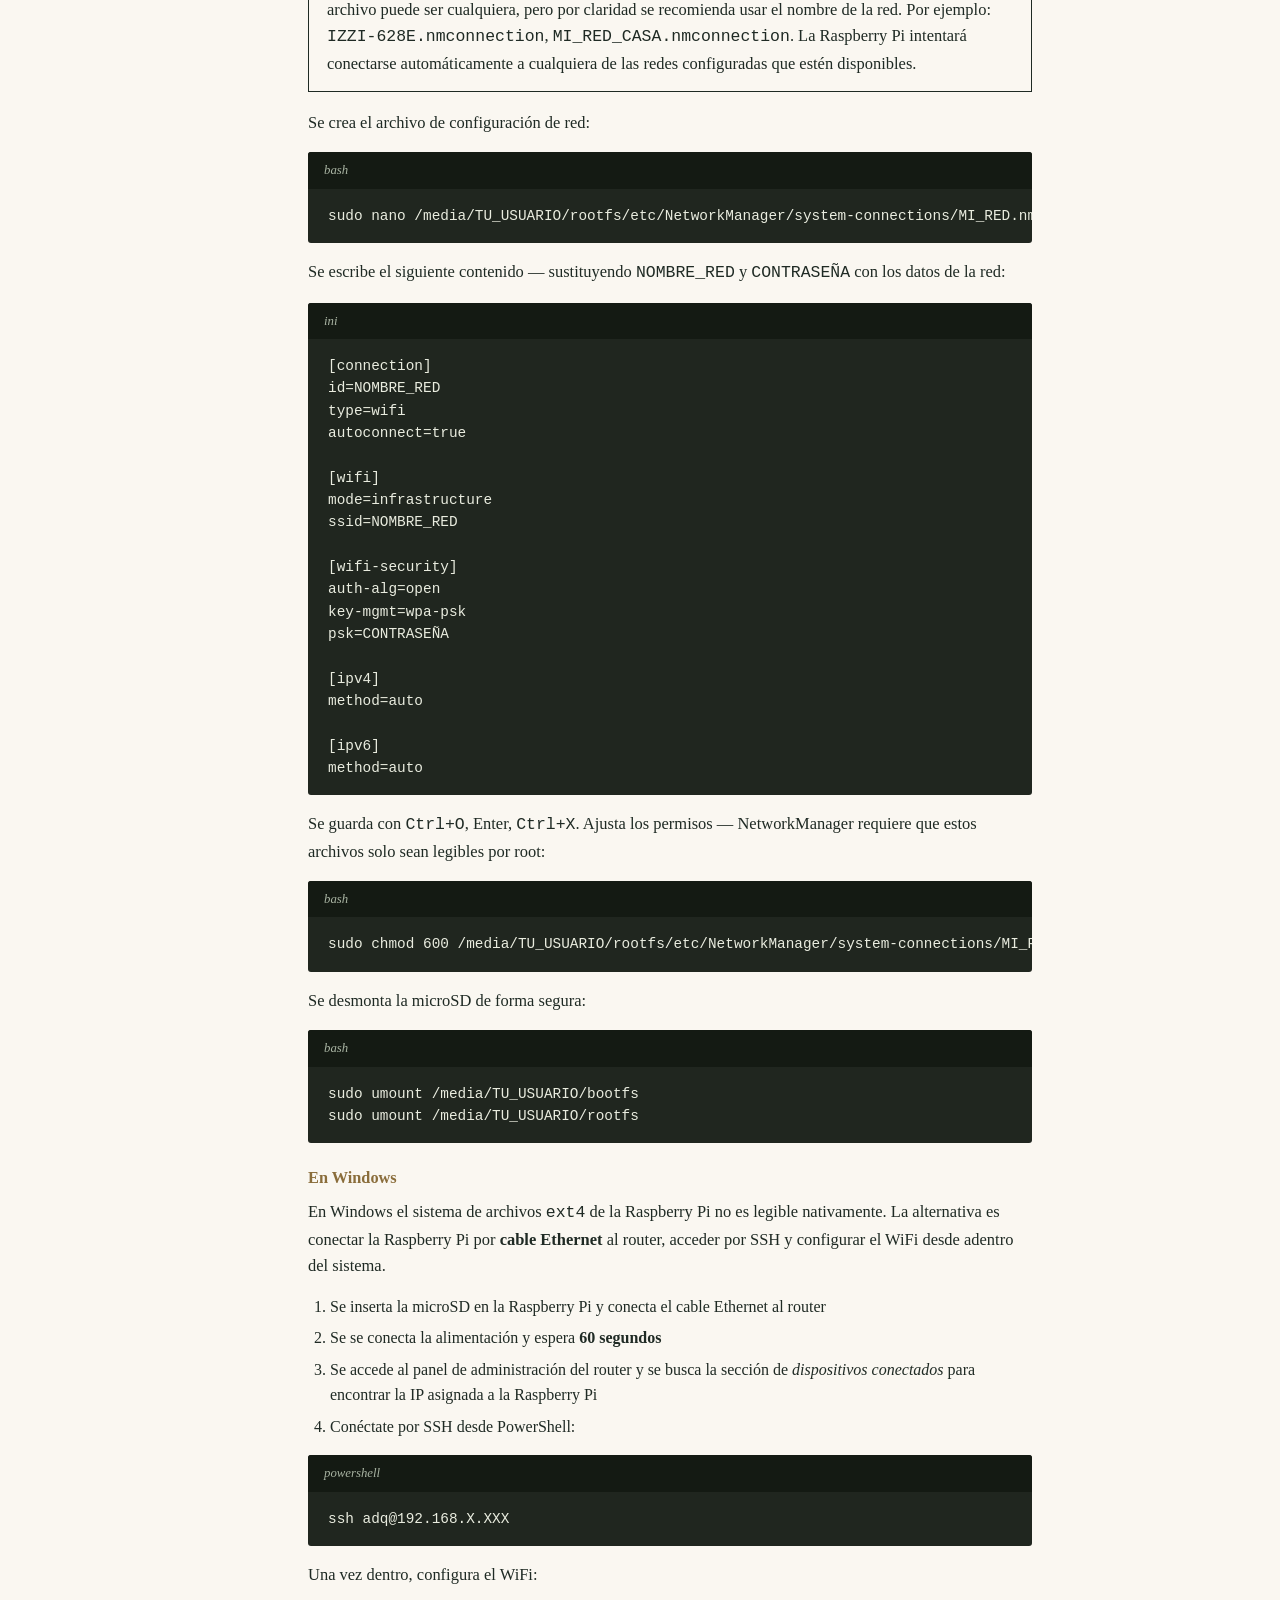
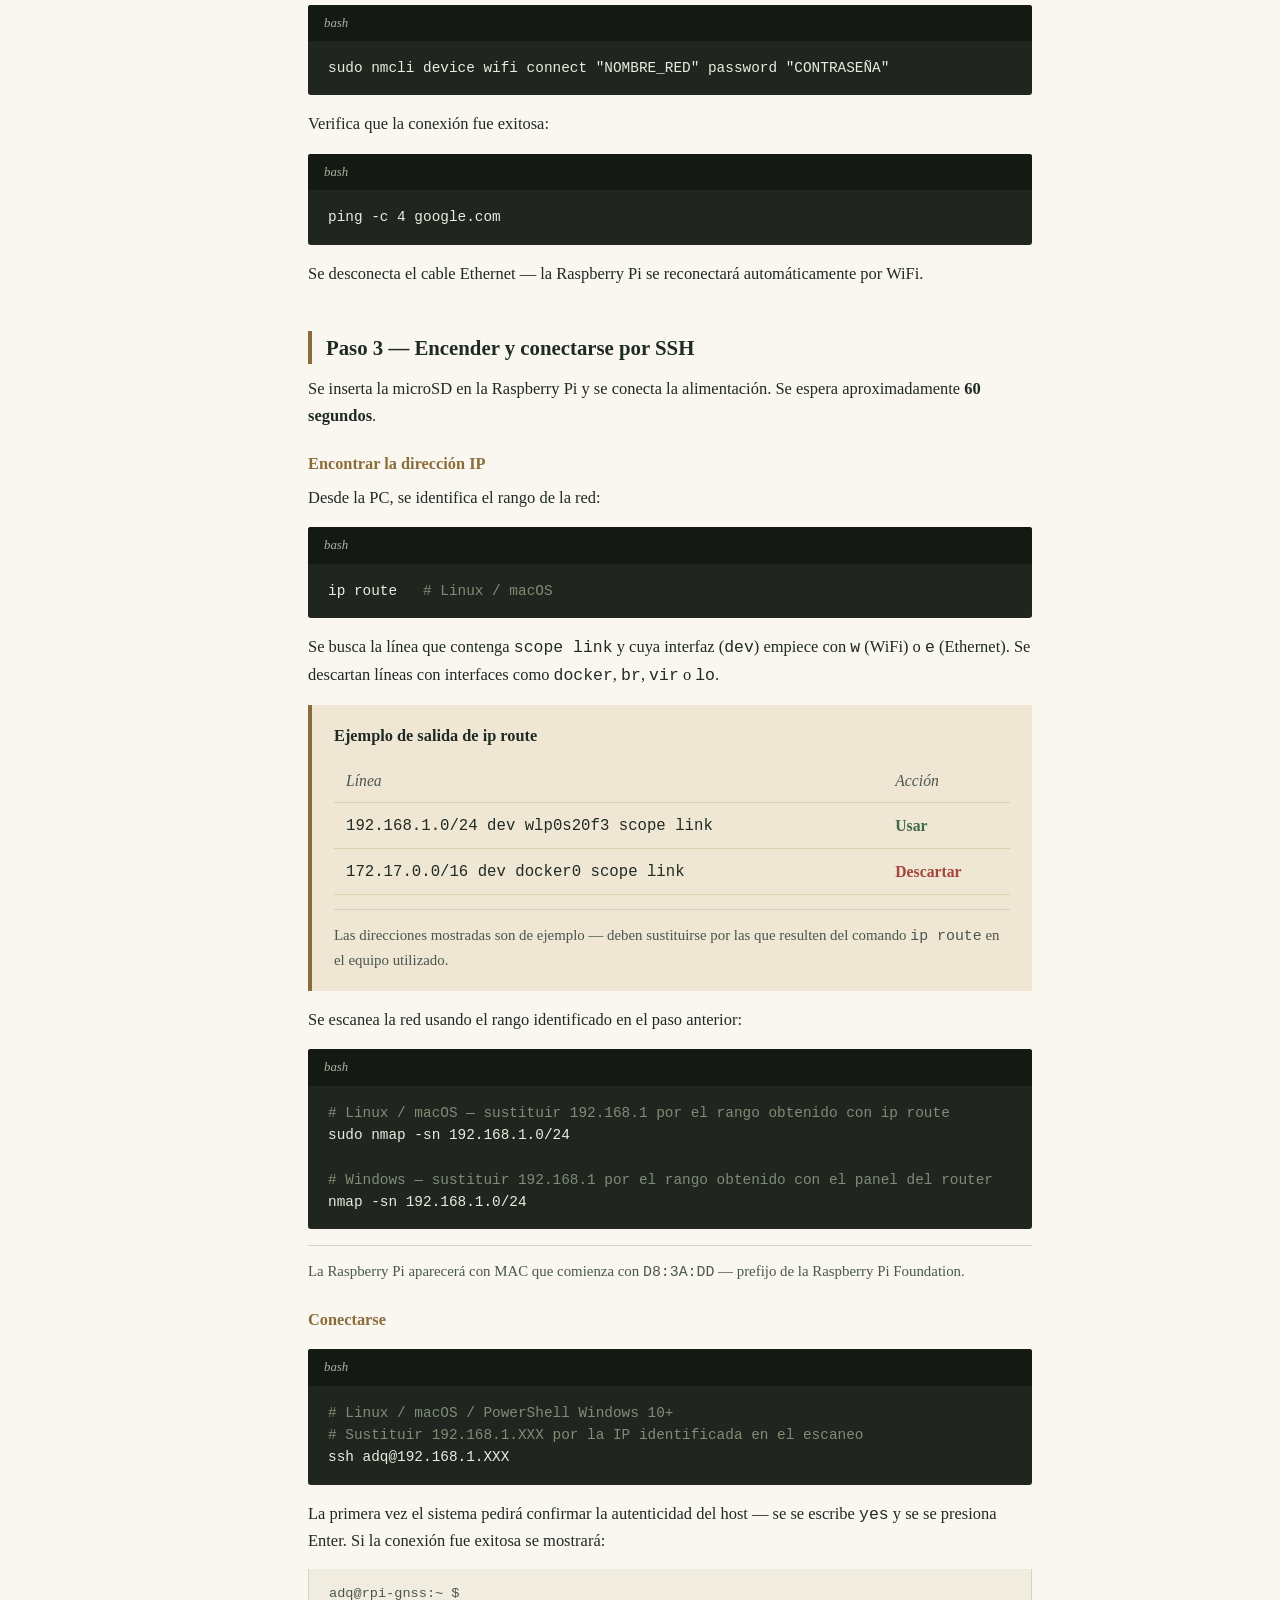
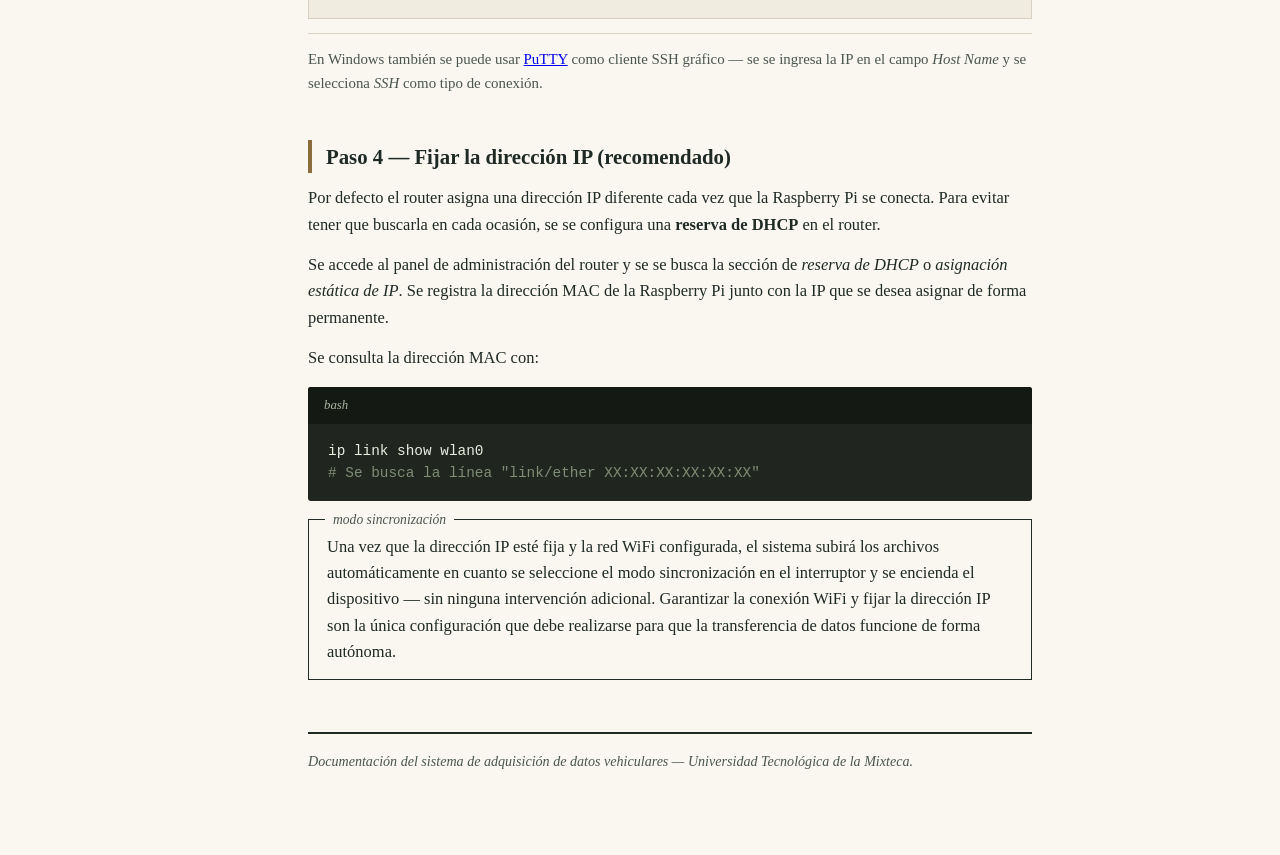
==== commit 76de6b86: "Agrega página entorno de análisis con diagramas SVG - Nueva página: temas/entorno_analisis.html   Do" ====
--- a/temas/conexion_wifi.html
+++ b/temas/conexion_wifi.html
@@ -36,7 +36,7 @@
 
       <h4>Análisis de datos</h4>
       <ul>
-        <li><a href="#" class="pending">Entorno de análisis (conda + Docker)</a></li>
+        <li><a href="entorno_analisis.html">Entorno de análisis (conda + Docker)</a></li>
         <li><a href="#" class="pending">Descarga de sesiones</a></li>
       </ul>
     </nav>
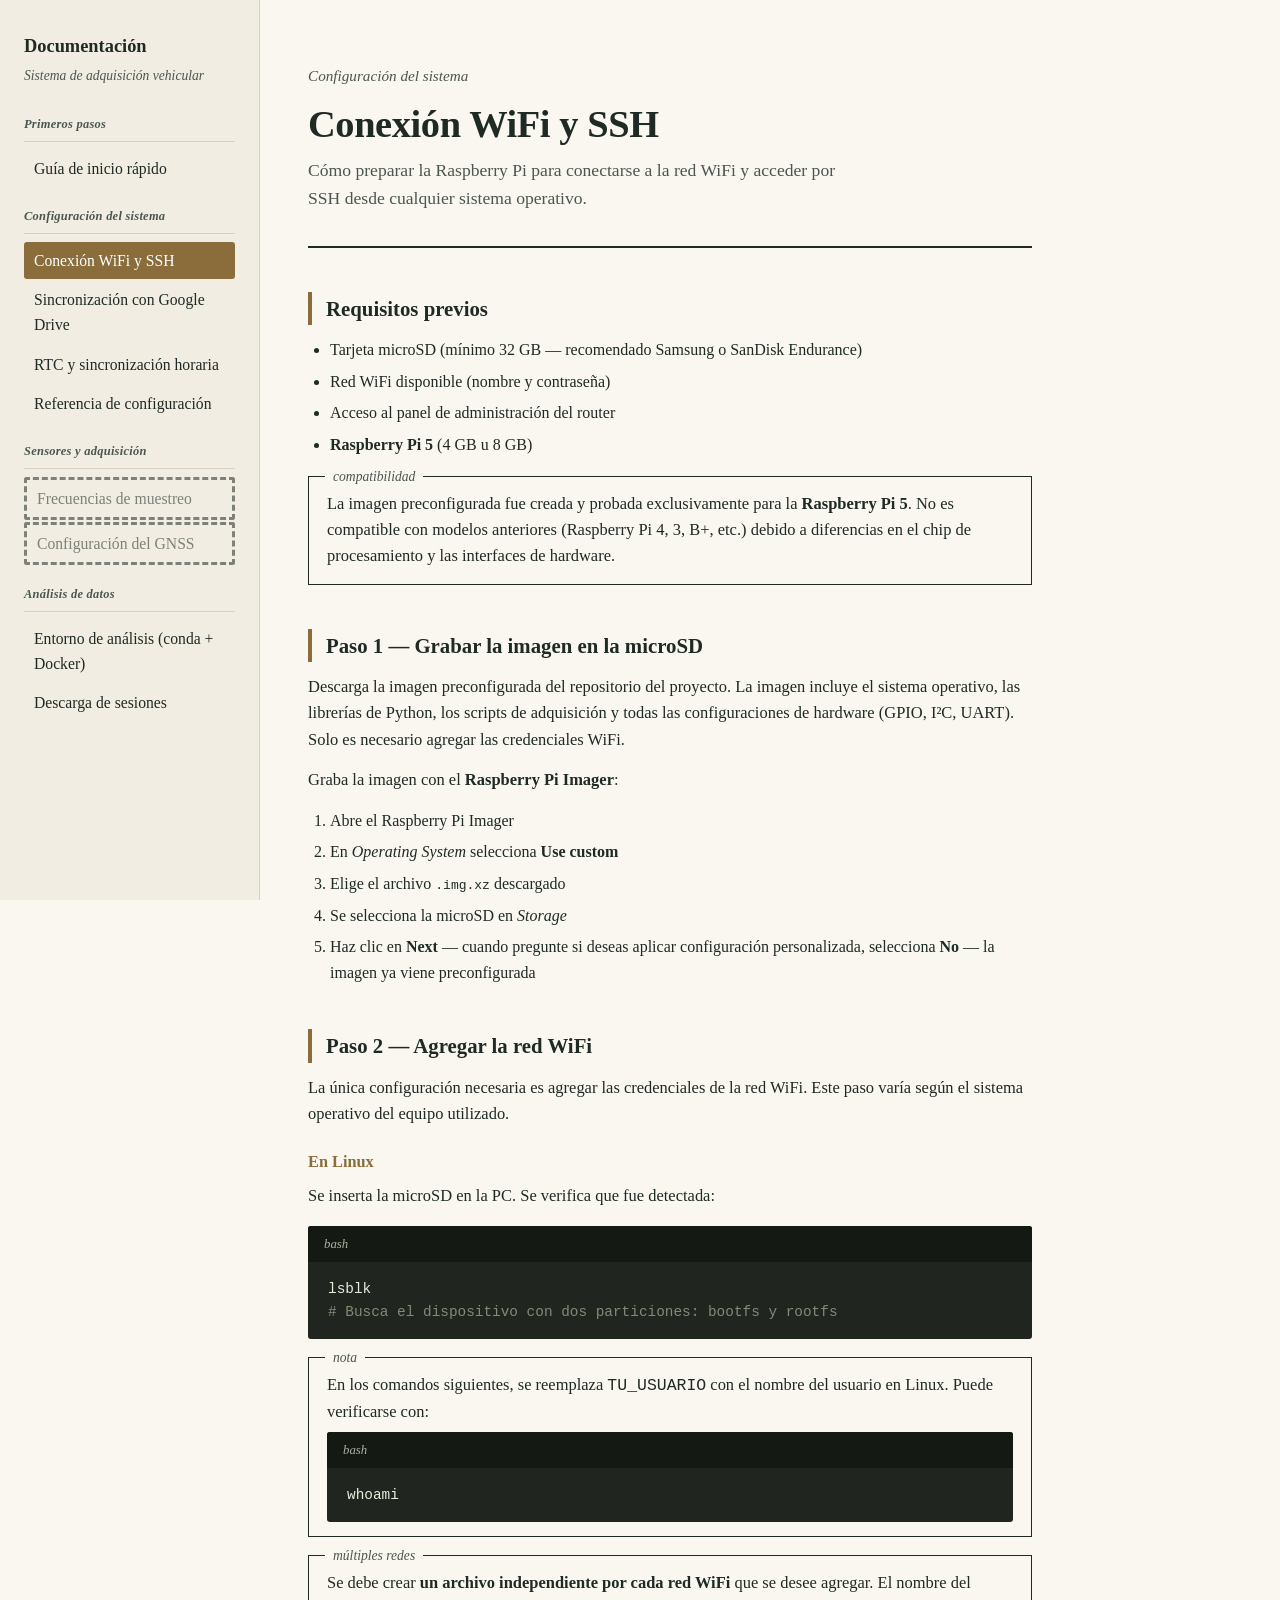
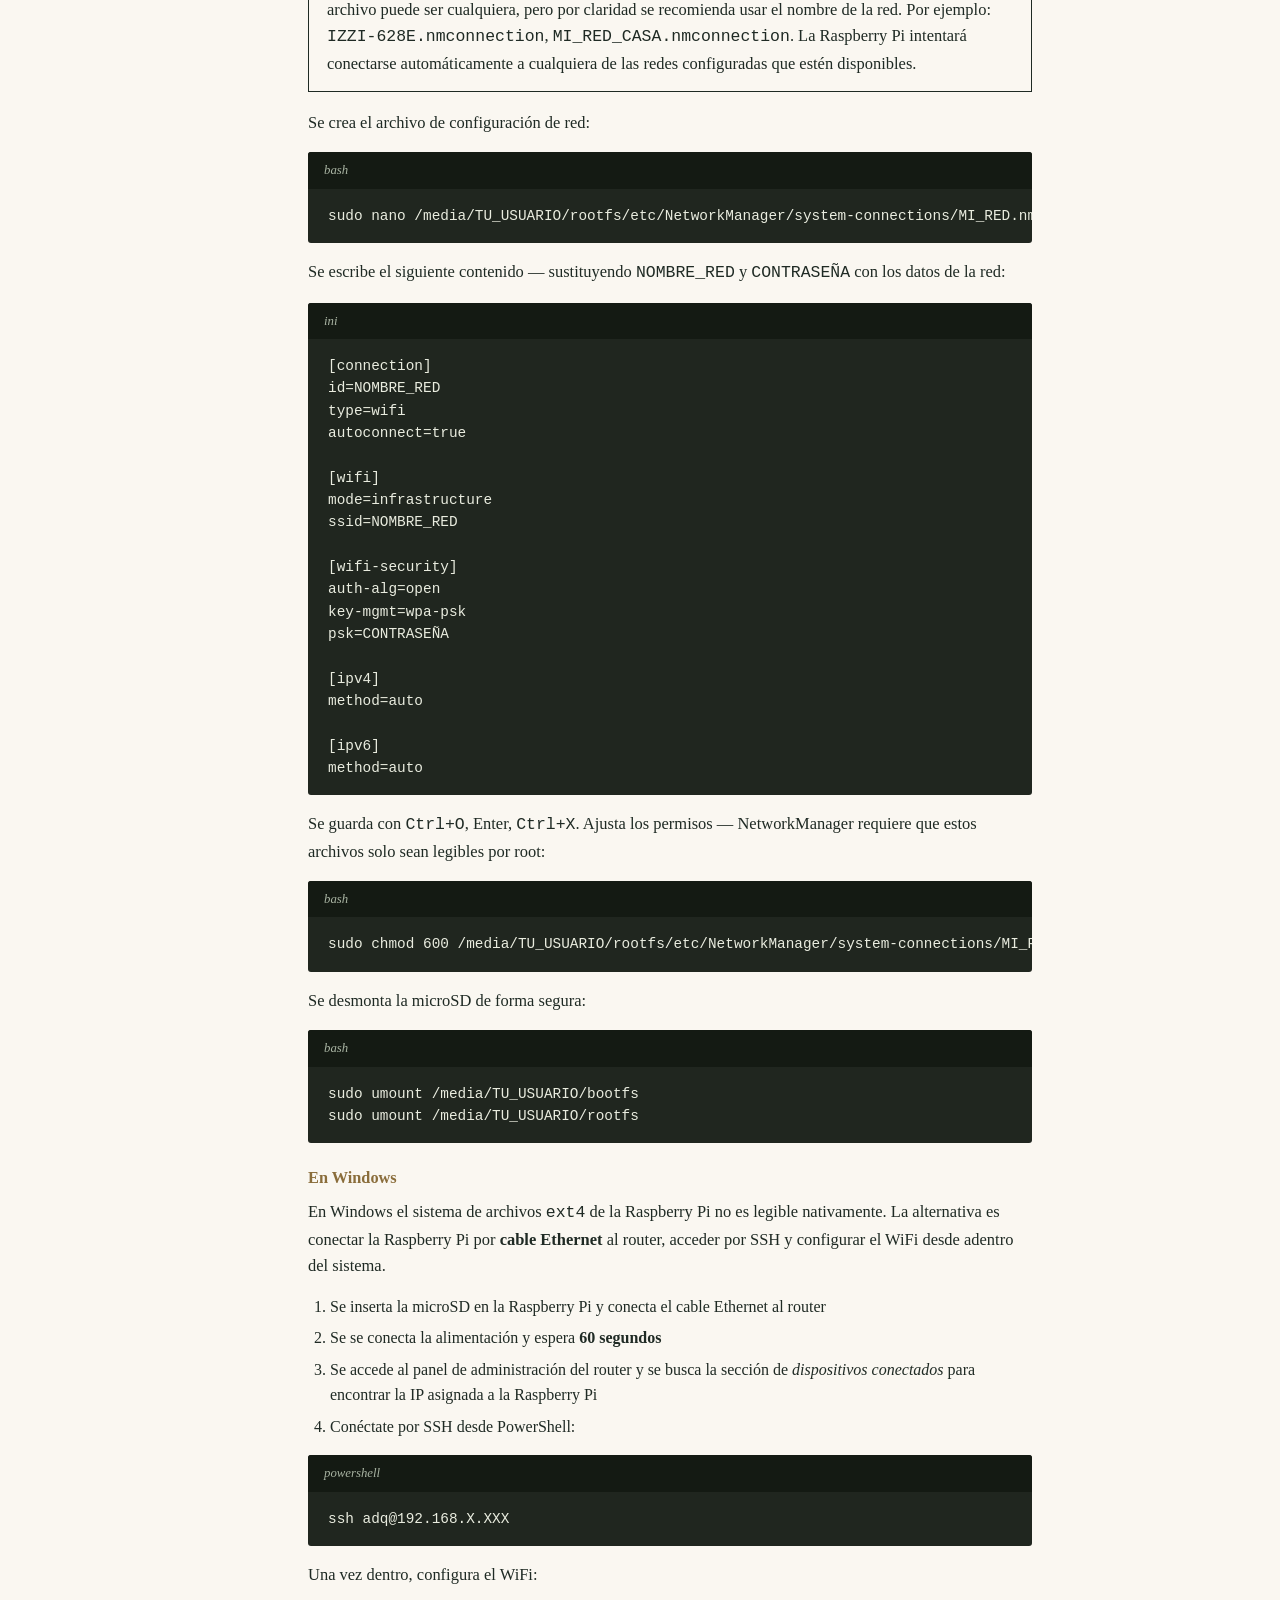
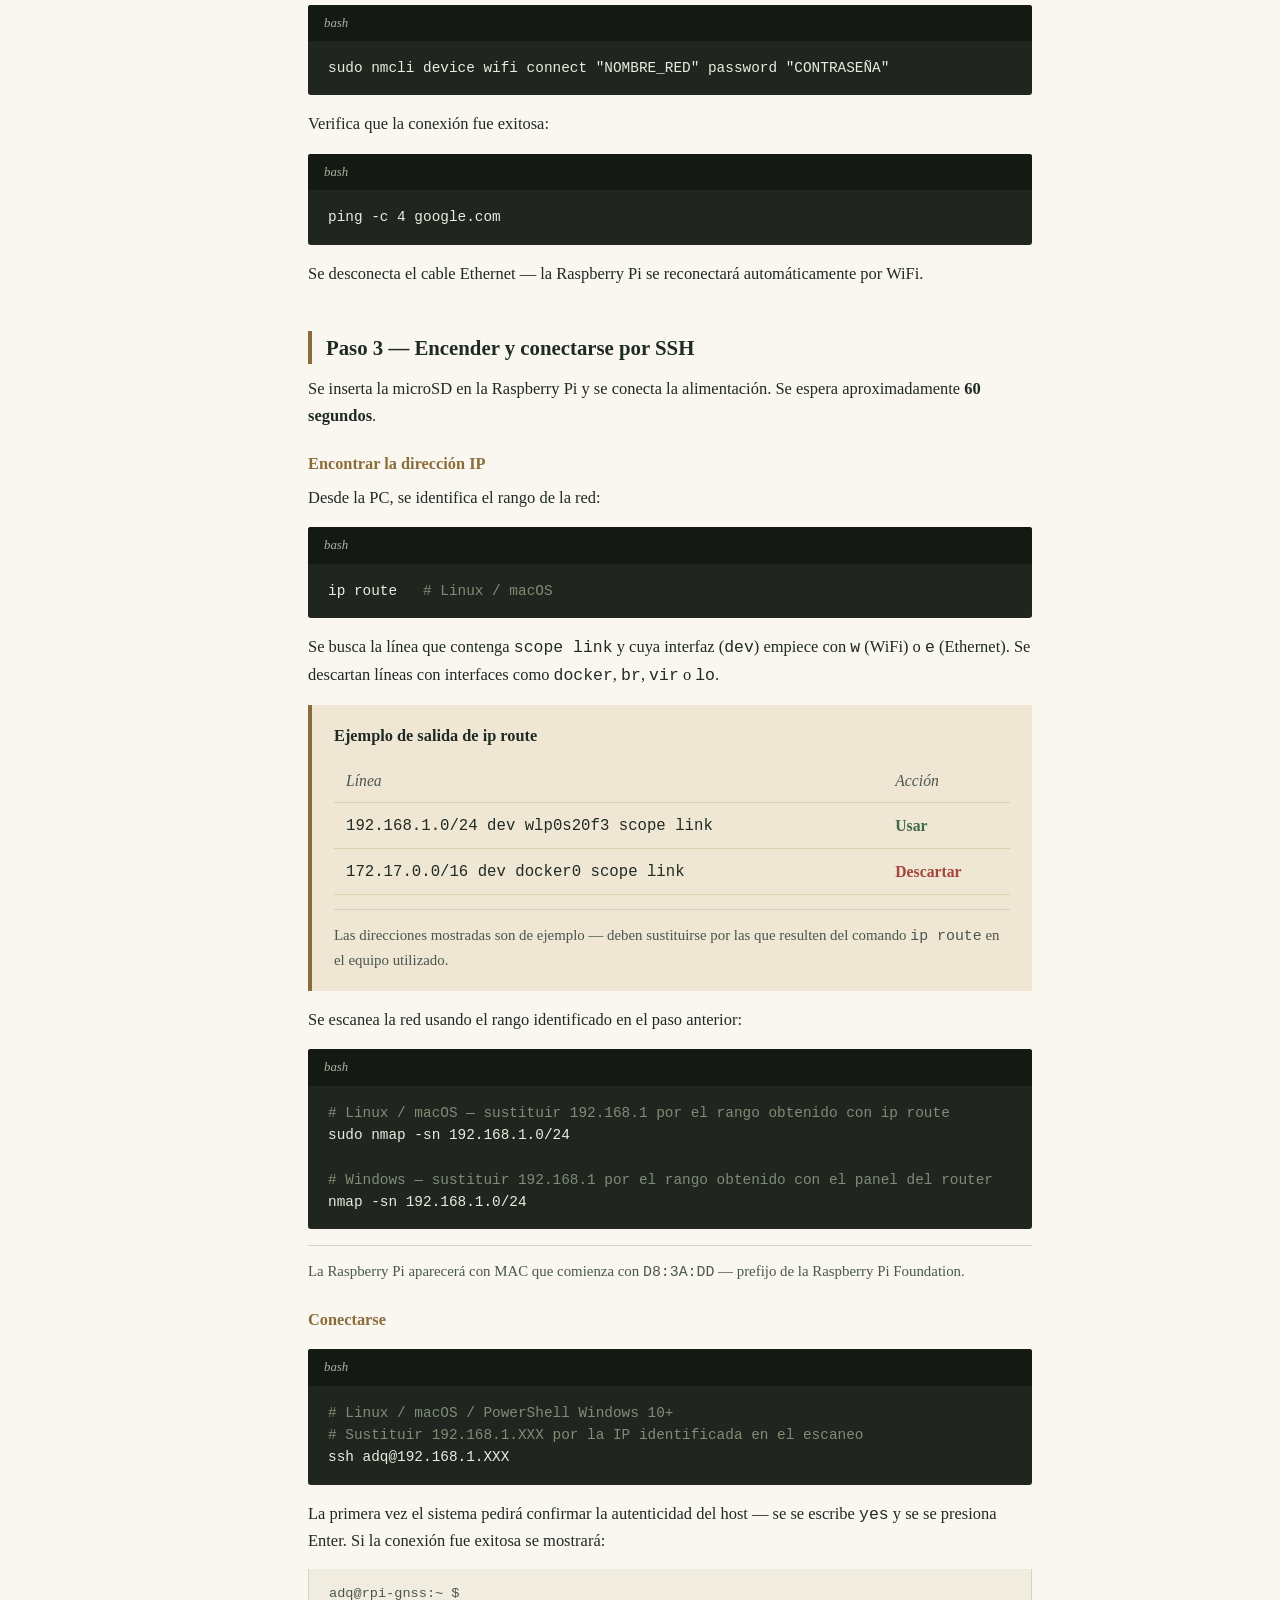
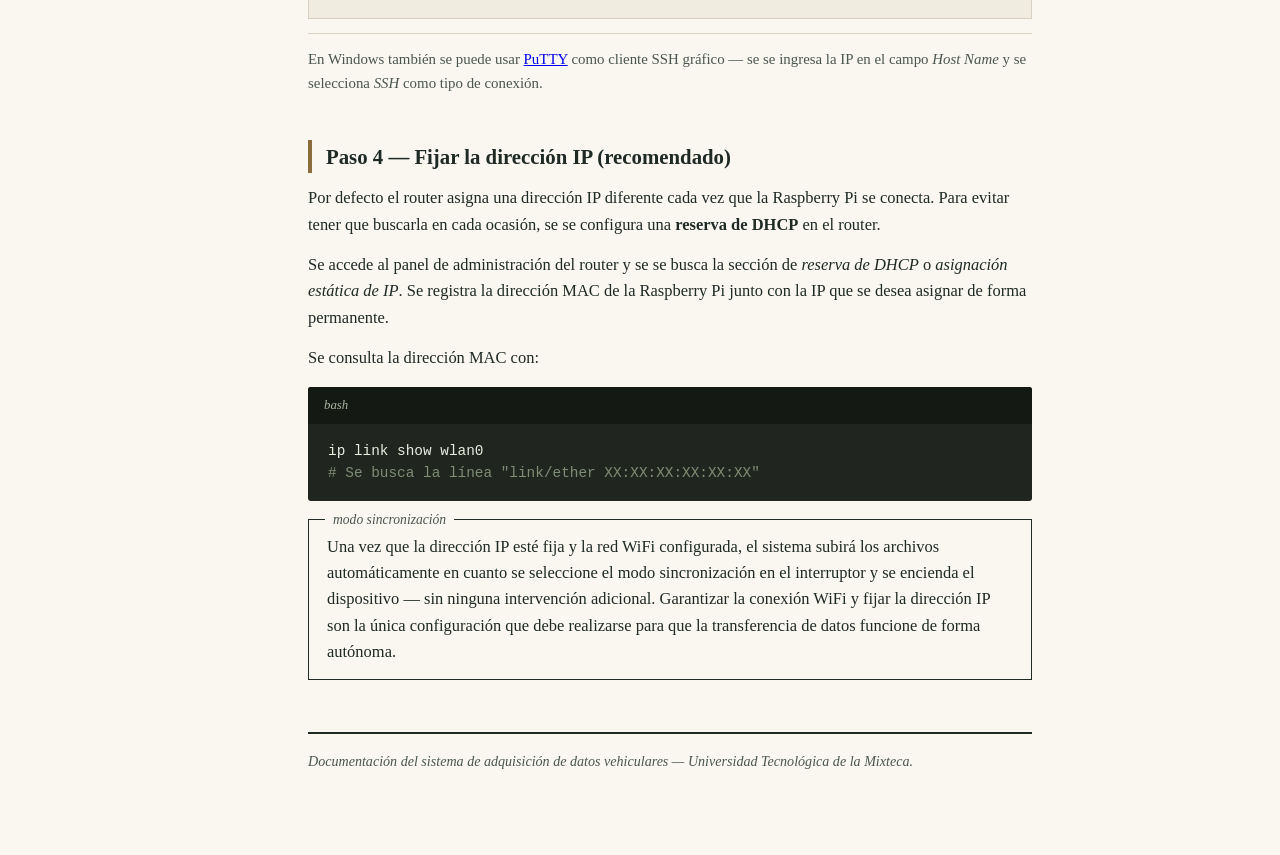
==== commit 589ca880: "docs: página de descarga de sesiones y activar enlace en sidebar - Nuevo: temas/descarga_sesiones.ht" ====
--- a/temas/conexion_wifi.html
+++ b/temas/conexion_wifi.html
@@ -37,7 +37,7 @@
       <h4>Análisis de datos</h4>
       <ul>
         <li><a href="entorno_analisis.html">Entorno de análisis (conda + Docker)</a></li>
-        <li><a href="#" class="pending">Descarga de sesiones</a></li>
+        <li><a href="descarga_sesiones.html">Descarga de sesiones</a></li>
       </ul>
     </nav>
   </aside>
